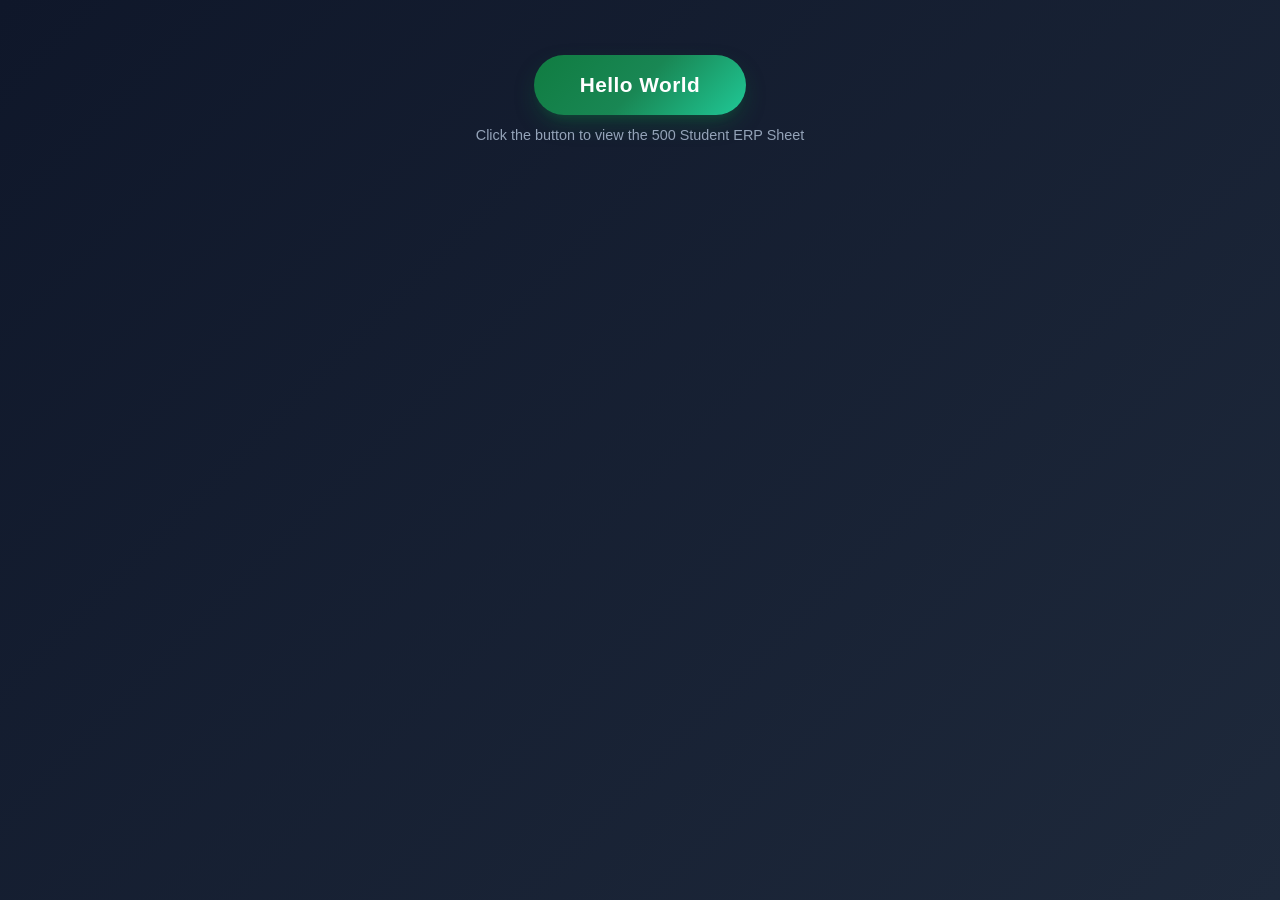
==== index.html @ ff334bab "Convert ERP table to a single continuous sheet with all 500 records" ====
<!DOCTYPE html>
<html lang="en">
<head>
  <meta charset="UTF-8" />
  <meta name="viewport" content="width=device-width, initial-scale=1.0" />
  <title>Hello World - Student ERP (Single Sheet 500 Records)</title>
  <link rel="stylesheet" href="style.css" />
</head>
<body>
  <main class="page-container">
    <div class="button-wrapper">
      <button id="helloBtn" class="hello-button" type="button">
        Hello World
      </button>
      <p class="hint-text">Click the button to view the 500 Student ERP Sheet</p>
    </div>

    <section id="erpSection" class="erp-wrapper hidden" aria-hidden="true">
      <div class="excel-card">
        <!-- Excel Title Bar -->
        <div class="excel-titlebar">
          <div class="excel-brand">
            <span class="excel-icon">X</span>
            <span class="excel-title">Student_ERP_Master_List_500.xlsx — Excel</span>
          </div>
          <div class="excel-actions">
            <button id="exportBtn" class="btn-export" type="button" title="Download as CSV / Excel">
              📥 Export CSV
            </button>
            <div class="window-controls">
              <span class="dot"></span>
              <span class="dot"></span>
              <span class="dot"></span>
            </div>
          </div>
        </div>

        <!-- Excel Formula / Search Bar -->
        <div class="excel-bar">
          <div class="cell-address">A1</div>
          <div class="fx-label">fx</div>
          <input type="text" id="searchInput" class="formula-input" placeholder="Search across 500 students by name, roll no, or department..." />
        </div>

        <!-- Single Sheet Table Container -->
        <div class="table-scroll">
          <table class="excel-table">
            <thead>
              <tr class="col-headers">
                <th class="corner-header"></th>
                <th>A</th>
                <th>B</th>
                <th>C</th>
                <th>D</th>
                <th>E</th>
              </tr>
              <tr class="data-headers">
                <th class="row-num">1</th>
                <th>Roll No</th>
                <th>Student Name</th>
                <th>Department</th>
                <th>Semester</th>
                <th>Status</th>
              </tr>
            </thead>
            <tbody id="studentTableBody">
              <!-- All 500 rows rendered via script.js -->
            </tbody>
          </table>
        </div>

        <!-- Excel Sheet Footer -->
        <div class="excel-footer">
          <div class="sheet-tabs">
            <button class="sheet-tab active" type="button">Sheet1 (500 Students)</button>
            <button class="sheet-tab" type="button">+</button>
          </div>
          <div class="footer-stats" id="recordCount">Ready | 500 students loaded</div>
        </div>
      </div>
    </section>
  </main>

  <script src="script.js"></script>
</body>
</html>
---- style.css ----
* {
  box-sizing: border-box;
  margin: 0;
  padding: 0;
}

body {
  min-height: 100vh;
  font-family: "Segoe UI", -apple-system, BlinkMacSystemFont, Roboto, "Helvetica Neue", Arial, sans-serif;
  background: linear-gradient(135deg, #0f172a 0%, #1e293b 100%);
  color: #1e293b;
  display: flex;
  justify-content: center;
  align-items: flex-start;
  padding: 40px 20px;
}

.page-container {
  width: 100%;
  max-width: 1040px;
  display: flex;
  flex-direction: column;
  align-items: center;
  gap: 28px;
}

/* Button & Intro */
.button-wrapper {
  text-align: center;
  margin-top: 15px;
}

.hello-button {
  appearance: none;
  border: none;
  outline: none;
  cursor: pointer;
  padding: 18px 46px;
  font-size: 1.3rem;
  font-weight: 700;
  letter-spacing: 0.5px;
  color: #ffffff;
  background: linear-gradient(135deg, #107c41 0%, #198754 50%, #20c997 100%);
  border-radius: 9999px;
  box-shadow: 0 10px 25px -5px rgba(16, 124, 65, 0.4),
              0 8px 10px -6px rgba(16, 124, 65, 0.2);
  transition: transform 0.2s cubic-bezier(0.34, 1.56, 0.64, 1),
              box-shadow 0.2s ease,
              filter 0.2s ease;
}

.hello-button:hover {
  transform: translateY(-3px) scale(1.03);
  box-shadow: 0 18px 30px -8px rgba(16, 124, 65, 0.5);
  filter: brightness(1.08);
}

.hello-button:active {
  transform: translateY(1px) scale(0.98);
}

.hint-text {
  margin-top: 12px;
  font-size: 0.9rem;
  color: #94a3b8;
}

/* ERP Section & Excel Card */
.erp-wrapper {
  width: 100%;
  transition: opacity 0.3s ease, transform 0.3s ease;
}

.erp-wrapper.hidden {
  display: none;
  opacity: 0;
  transform: translateY(12px);
}

.erp-wrapper.visible {
  display: block;
  opacity: 1;
  transform: translateY(0);
}

.excel-card {
  background: #ffffff;
  border-radius: 10px;
  box-shadow: 0 20px 40px -10px rgba(0, 0, 0, 0.4);
  overflow: hidden;
  border: 1px solid #cbd5e1;
}

/* Excel Title Bar */
.excel-titlebar {
  background: #107c41;
  color: #ffffff;
  padding: 10px 16px;
  display: flex;
  align-items: center;
  justify-content: space-between;
}

.excel-brand {
  display: flex;
  align-items: center;
  gap: 10px;
}

.excel-icon {
  background: #ffffff;
  color: #107c41;
  font-weight: 900;
  font-size: 0.85rem;
  width: 22px;
  height: 22px;
  display: flex;
  align-items: center;
  justify-content: center;
  border-radius: 4px;
}

.excel-title {
  font-size: 0.92rem;
  font-weight: 600;
}

.excel-actions {
  display: flex;
  align-items: center;
  gap: 14px;
}

.btn-export {
  background: rgba(255, 255, 255, 0.2);
  color: #ffffff;
  border: 1px solid rgba(255, 255, 255, 0.4);
  padding: 4px 12px;
  border-radius: 4px;
  font-size: 0.8rem;
  font-weight: 600;
  cursor: pointer;
  transition: background-color 0.2s ease;
}

.btn-export:hover {
  background: rgba(255, 255, 255, 0.35);
}

.window-controls {
  display: flex;
  gap: 8px;
}

.window-controls .dot {
  width: 11px;
  height: 11px;
  border-radius: 50%;
  background: rgba(255, 255, 255, 0.4);
}

/* Formula & Search Bar */
.excel-bar {
  background: #f1f5f9;
  border-bottom: 1px solid #cbd5e1;
  display: flex;
  align-items: center;
  padding: 6px 12px;
  gap: 10px;
}

.cell-address {
  font-family: monospace;
  font-weight: 700;
  font-size: 0.85rem;
  color: #475569;
  background: #ffffff;
  border: 1px solid #cbd5e1;
  padding: 3px 10px;
  border-radius: 3px;
  min-width: 42px;
  text-align: center;
}

.fx-label {
  font-family: "Georgia", serif;
  font-style: italic;
  font-weight: 700;
  color: #64748b;
  font-size: 0.95rem;
}

.formula-input {
  flex: 1;
  border: 1px solid #cbd5e1;
  background: #ffffff;
  padding: 6px 12px;
  border-radius: 4px;
  font-size: 0.88rem;
  outline: none;
  transition: border-color 0.2s ease;
}

.formula-input:focus {
  border-color: #107c41;
}

/* Table styling: Excel Grid */
.table-scroll {
  max-height: 580px;
  overflow-x: auto;
  overflow-y: auto;
  scroll-behavior: smooth;
}

.excel-table {
  width: 100%;
  border-collapse: collapse;
  font-size: 0.88rem;
  text-align: left;
}

/* Column letters (A, B, C...) */
.col-headers th {
  background: #e2e8f0;
  color: #475569;
  font-weight: 600;
  text-align: center;
  padding: 5px 8px;
  border: 1px solid #cbd5e1;
  font-size: 0.78rem;
  position: sticky;
  top: 0;
  z-index: 2;
}

.corner-header {
  background: #cbd5e1 !important;
  width: 56px;
  position: sticky;
  left: 0;
  z-index: 3;
}

/* Data Column Headers (Roll No, Name, etc.) */
.data-headers th {
  background: #f8fafc;
  color: #0f172a;
  font-weight: 700;
  padding: 10px 14px;
  border: 1px solid #cbd5e1;
  letter-spacing: 0.3px;
  position: sticky;
  top: 27px;
  z-index: 2;
}

.row-num {
  background: #e2e8f0;
  color: #475569;
  font-weight: 600;
  text-align: center;
  border: 1px solid #cbd5e1;
  width: 56px;
  user-select: none;
  position: sticky;
  left: 0;
  z-index: 1;
}

/* Table body data cells */
.excel-table tbody tr {
  transition: background-color 0.1s ease;
}

.excel-table tbody tr:hover {
  background-color: #ecfdf5 !important;
}

.excel-table tbody tr:nth-child(even) {
  background-color: #f8fafc;
}

.excel-table td {
  padding: 9px 14px;
  border: 1px solid #e2e8f0;
  color: #334155;
  white-space: nowrap;
}

.roll-cell {
  font-family: monospace;
  font-weight: 600;
  color: #107c41;
}

.name-cell {
  font-weight: 600;
  color: #0f172a;
}

.status-badge {
  display: inline-block;
  padding: 3px 8px;
  font-size: 0.75rem;
  font-weight: 600;
  border-radius: 9999px;
}

.status-badge.active {
  background: #dcfce7;
  color: #166534;
}

.status-badge.inactive {
  background: #fee2e2;
  color: #991b1b;
}

.status-badge.on-leave {
  background: #fef3c7;
  color: #92400e;
}

/* Footer / Sheet Tabs */
.excel-footer {
  background: #f1f5f9;
  border-top: 1px solid #cbd5e1;
  display: flex;
  align-items: center;
  justify-content: space-between;
  padding: 6px 16px;
  font-size: 0.8rem;
}

.sheet-tabs {
  display: flex;
  align-items: center;
  gap: 4px;
}

.sheet-tab {
  background: #e2e8f0;
  border: 1px solid #cbd5e1;
  border-bottom: none;
  padding: 5px 14px;
  font-size: 0.8rem;
  font-weight: 600;
  color: #475569;
  cursor: pointer;
  border-top-left-radius: 4px;
  border-top-right-radius: 4px;
}

.sheet-tab.active {
  background: #ffffff;
  color: #107c41;
  border-bottom: 2px solid #107c41;
}

.footer-stats {
  color: #64748b;
  font-weight: 600;
}
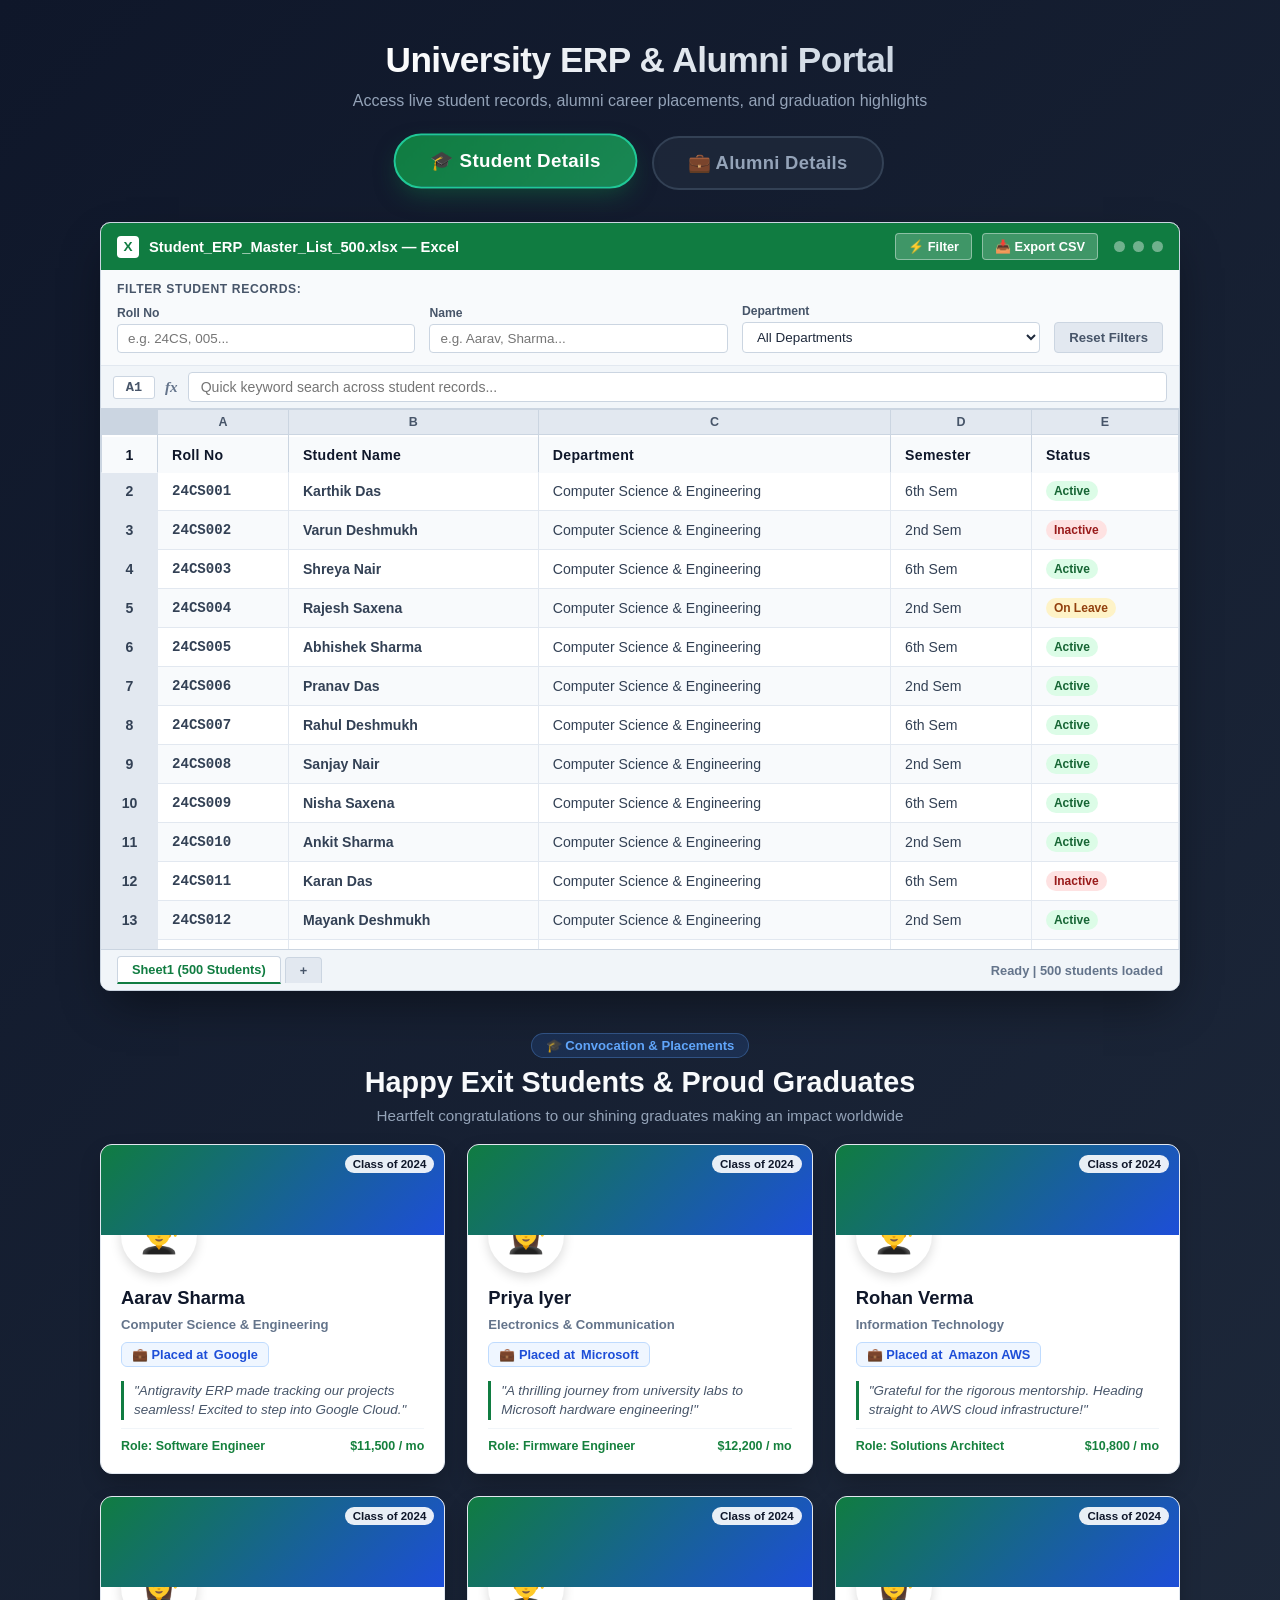
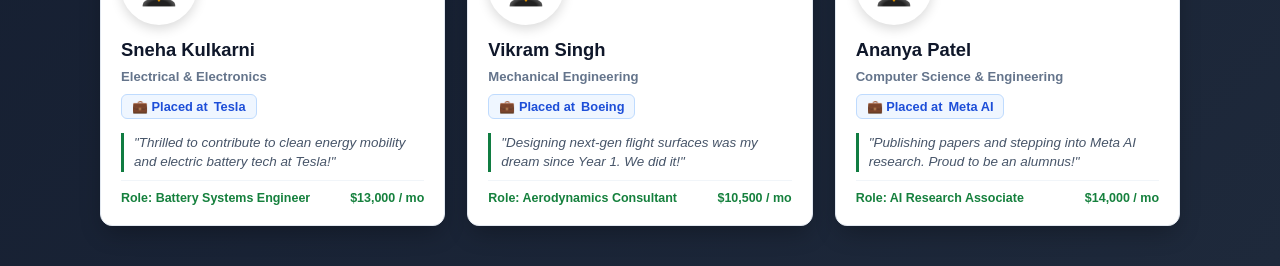
==== commit d2bebac2: "Update navigation to Student Details and Alumni Details, add Alumni sheet with salaries, filters, an" ====
--- a/index.html
+++ b/index.html
@@ -3,19 +3,28 @@
 <head>
   <meta charset="UTF-8" />
   <meta name="viewport" content="width=device-width, initial-scale=1.0" />
-  <title>Hello World - Student ERP (Single Sheet 500 Records)</title>
+  <title>Student & Alumni ERP Portal</title>
   <link rel="stylesheet" href="style.css" />
 </head>
 <body>
   <main class="page-container">
-    <div class="button-wrapper">
-      <button id="helloBtn" class="hello-button" type="button">
-        Hello World
-      </button>
-      <p class="hint-text">Click the button to view the 500 Student ERP Sheet</p>
-    </div>
-
-    <section id="erpSection" class="erp-wrapper hidden" aria-hidden="true">
+    <!-- Top Header & Navigation Buttons -->
+    <header class="header-section">
+      <h1 class="portal-title">University ERP & Alumni Portal</h1>
+      <p class="portal-subtitle">Access live student records, alumni career placements, and graduation highlights</p>
+      
+      <div class="nav-button-group">
+        <button id="studentBtn" class="nav-btn active" type="button">
+          🎓 Student Details
+        </button>
+        <button id="alumniBtn" class="nav-btn" type="button">
+          💼 Alumni Details
+        </button>
+      </div>
+    </header>
+
+    <!-- SECTION 1: STUDENT ERP SHEET -->
+    <section id="studentSection" class="content-section">
       <div class="excel-card">
         <!-- Excel Title Bar -->
         <div class="excel-titlebar">
@@ -24,7 +33,10 @@
             <span class="excel-title">Student_ERP_Master_List_500.xlsx — Excel</span>
           </div>
           <div class="excel-actions">
-            <button id="exportBtn" class="btn-export" type="button" title="Download as CSV / Excel">
+            <button id="studentFilterToggle" class="btn-action" type="button" title="Toggle Filters">
+              ⚡ Filter
+            </button>
+            <button id="studentExportBtn" class="btn-action" type="button" title="Download CSV">
               📥 Export CSV
             </button>
             <div class="window-controls">
@@ -35,14 +47,43 @@
           </div>
         </div>
 
-        <!-- Excel Formula / Search Bar -->
+        <!-- Student Filter Panel -->
+        <div id="studentFilterPanel" class="filter-panel">
+          <div class="filter-title">Filter Student Records:</div>
+          <div class="filter-inputs">
+            <div class="filter-field">
+              <label for="studentFilterRoll">Roll No</label>
+              <input type="text" id="studentFilterRoll" placeholder="e.g. 24CS, 005..." />
+            </div>
+            <div class="filter-field">
+              <label for="studentFilterName">Name</label>
+              <input type="text" id="studentFilterName" placeholder="e.g. Aarav, Sharma..." />
+            </div>
+            <div class="filter-field">
+              <label for="studentFilterDept">Department</label>
+              <select id="studentFilterDept">
+                <option value="">All Departments</option>
+                <option value="Computer Science & Engineering">Computer Science & Engineering</option>
+                <option value="Information Technology">Information Technology</option>
+                <option value="Electronics & Communication">Electronics & Communication</option>
+                <option value="Mechanical Engineering">Mechanical Engineering</option>
+                <option value="Electrical & Electronics">Electrical & Electronics</option>
+              </select>
+            </div>
+            <div class="filter-actions">
+              <button id="studentResetBtn" class="btn-reset" type="button">Reset Filters</button>
+            </div>
+          </div>
+        </div>
+
+        <!-- Formula Bar -->
         <div class="excel-bar">
           <div class="cell-address">A1</div>
           <div class="fx-label">fx</div>
-          <input type="text" id="searchInput" class="formula-input" placeholder="Search across 500 students by name, roll no, or department..." />
-        </div>
-
-        <!-- Single Sheet Table Container -->
+          <input type="text" id="studentSearchInput" class="formula-input" placeholder="Quick keyword search across student records..." />
+        </div>
+
+        <!-- Student Table -->
         <div class="table-scroll">
           <table class="excel-table">
             <thead>
@@ -64,19 +105,130 @@
               </tr>
             </thead>
             <tbody id="studentTableBody">
-              <!-- All 500 rows rendered via script.js -->
+              <!-- Rendered via script.js -->
             </tbody>
           </table>
         </div>
 
-        <!-- Excel Sheet Footer -->
+        <!-- Excel Footer -->
         <div class="excel-footer">
           <div class="sheet-tabs">
             <button class="sheet-tab active" type="button">Sheet1 (500 Students)</button>
             <button class="sheet-tab" type="button">+</button>
           </div>
-          <div class="footer-stats" id="recordCount">Ready | 500 students loaded</div>
-        </div>
+          <div class="footer-stats" id="studentRecordCount">Ready | 500 students loaded</div>
+        </div>
+      </div>
+    </section>
+
+    <!-- SECTION 2: ALUMNI DETAILS SHEET -->
+    <section id="alumniSection" class="content-section hidden">
+      <div class="excel-card">
+        <!-- Excel Title Bar -->
+        <div class="excel-titlebar alumni-bar">
+          <div class="excel-brand">
+            <span class="excel-icon alumni-icon">A</span>
+            <span class="excel-title">Alumni_Placements_Directory.xlsx — Excel</span>
+          </div>
+          <div class="excel-actions">
+            <button id="alumniFilterToggle" class="btn-action" type="button" title="Toggle Filters">
+              ⚡ Filter
+            </button>
+            <button id="alumniExportBtn" class="btn-action" type="button" title="Download CSV">
+              📥 Export CSV
+            </button>
+            <div class="window-controls">
+              <span class="dot"></span>
+              <span class="dot"></span>
+              <span class="dot"></span>
+            </div>
+          </div>
+        </div>
+
+        <!-- Alumni Filter Panel -->
+        <div id="alumniFilterPanel" class="filter-panel">
+          <div class="filter-title">Filter Alumni Records:</div>
+          <div class="filter-inputs">
+            <div class="filter-field">
+              <label for="alumniFilterName">Alumni Name</label>
+              <input type="text" id="alumniFilterName" placeholder="e.g. Priya, Rohit..." />
+            </div>
+            <div class="filter-field">
+              <label for="alumniFilterDept">Department</label>
+              <select id="alumniFilterDept">
+                <option value="">All Departments</option>
+                <option value="Computer Science & Engineering">Computer Science & Engineering</option>
+                <option value="Information Technology">Information Technology</option>
+                <option value="Electronics & Communication">Electronics & Communication</option>
+                <option value="Mechanical Engineering">Mechanical Engineering</option>
+                <option value="Electrical & Electronics">Electrical & Electronics</option>
+              </select>
+            </div>
+            <div class="filter-field">
+              <label for="alumniFilterDesignation">Current Designation</label>
+              <input type="text" id="alumniFilterDesignation" placeholder="e.g. Lead, Architect, AI..." />
+            </div>
+            <div class="filter-actions">
+              <button id="alumniResetBtn" class="btn-reset" type="button">Reset Filters</button>
+            </div>
+          </div>
+        </div>
+
+        <!-- Formula Bar -->
+        <div class="excel-bar">
+          <div class="cell-address">A1</div>
+          <div class="fx-label">fx</div>
+          <input type="text" id="alumniSearchInput" class="formula-input" placeholder="Quick keyword search across alumni records..." />
+        </div>
+
+        <!-- Alumni Table -->
+        <div class="table-scroll">
+          <table class="excel-table">
+            <thead>
+              <tr class="col-headers">
+                <th class="corner-header"></th>
+                <th>A</th>
+                <th>B</th>
+                <th>C</th>
+                <th>D</th>
+                <th>E</th>
+              </tr>
+              <tr class="data-headers">
+                <th class="row-num">1</th>
+                <th>Alumni ID</th>
+                <th>Alumni Name</th>
+                <th>Department</th>
+                <th>Current Designation</th>
+                <th>Monthly Salary</th>
+              </tr>
+            </thead>
+            <tbody id="alumniTableBody">
+              <!-- Rendered via script.js -->
+            </tbody>
+          </table>
+        </div>
+
+        <!-- Excel Footer -->
+        <div class="excel-footer">
+          <div class="sheet-tabs">
+            <button class="sheet-tab active" type="button">Alumni_Directory</button>
+            <button class="sheet-tab" type="button">+</button>
+          </div>
+          <div class="footer-stats" id="alumniRecordCount">Ready | Alumni loaded</div>
+        </div>
+      </div>
+    </section>
+
+    <!-- SECTION 3: HAPPY EXIT STUDENTS GALLERY -->
+    <section class="gallery-section">
+      <div class="gallery-header">
+        <div class="gallery-badge">🎓 Convocation & Placements</div>
+        <h2 class="gallery-title">Happy Exit Students & Proud Graduates</h2>
+        <p class="gallery-subtitle">Heartfelt congratulations to our shining graduates making an impact worldwide</p>
+      </div>
+
+      <div class="gallery-grid" id="exitStudentsGallery">
+        <!-- Rendered dynamically via script.js -->
       </div>
     </section>
   </main>
--- a/style.css
+++ b/style.css
@@ -17,76 +17,105 @@
 
 .page-container {
   width: 100%;
-  max-width: 1040px;
-  display: flex;
-  flex-direction: column;
-  align-items: center;
-  gap: 28px;
-}
-
-/* Button & Intro */
-.button-wrapper {
+  max-width: 1080px;
+  display: flex;
+  flex-direction: column;
+  align-items: center;
+  gap: 32px;
+}
+
+/* Header & Navigation Buttons */
+.header-section {
   text-align: center;
-  margin-top: 15px;
-}
-
-.hello-button {
+  display: flex;
+  flex-direction: column;
+  align-items: center;
+  gap: 12px;
+}
+
+.portal-title {
+  font-size: 2.2rem;
+  font-weight: 800;
+  letter-spacing: -0.5px;
+  background: linear-gradient(135deg, #ffffff 0%, #cbd5e1 100%);
+  -webkit-background-clip: text;
+  -webkit-text-fill-color: transparent;
+}
+
+.portal-subtitle {
+  font-size: 1rem;
+  color: #94a3b8;
+  max-width: 620px;
+}
+
+.nav-button-group {
+  display: flex;
+  align-items: center;
+  gap: 16px;
+  margin-top: 14px;
+}
+
+.nav-btn {
   appearance: none;
-  border: none;
+  border: 2px solid transparent;
   outline: none;
   cursor: pointer;
-  padding: 18px 46px;
-  font-size: 1.3rem;
-  font-weight: 700;
-  letter-spacing: 0.5px;
+  padding: 14px 34px;
+  font-size: 1.15rem;
+  font-weight: 700;
+  letter-spacing: 0.3px;
+  color: #94a3b8;
+  background: rgba(30, 41, 59, 0.8);
+  border-color: #334155;
+  border-radius: 9999px;
+  transition: all 0.25s cubic-bezier(0.34, 1.56, 0.64, 1);
+  display: flex;
+  align-items: center;
+  gap: 8px;
+}
+
+.nav-btn:hover {
+  transform: translateY(-2px);
   color: #ffffff;
-  background: linear-gradient(135deg, #107c41 0%, #198754 50%, #20c997 100%);
-  border-radius: 9999px;
-  box-shadow: 0 10px 25px -5px rgba(16, 124, 65, 0.4),
-              0 8px 10px -6px rgba(16, 124, 65, 0.2);
-  transition: transform 0.2s cubic-bezier(0.34, 1.56, 0.64, 1),
-              box-shadow 0.2s ease,
-              filter 0.2s ease;
-}
-
-.hello-button:hover {
-  transform: translateY(-3px) scale(1.03);
-  box-shadow: 0 18px 30px -8px rgba(16, 124, 65, 0.5);
-  filter: brightness(1.08);
-}
-
-.hello-button:active {
-  transform: translateY(1px) scale(0.98);
-}
-
-.hint-text {
-  margin-top: 12px;
-  font-size: 0.9rem;
-  color: #94a3b8;
-}
-
-/* ERP Section & Excel Card */
-.erp-wrapper {
+  border-color: #64748b;
+  background: #1e293b;
+}
+
+/* Active State: Student (Emerald Green) */
+.nav-btn.active#studentBtn {
+  color: #ffffff;
+  background: linear-gradient(135deg, #107c41 0%, #198754 100%);
+  border-color: #20c997;
+  box-shadow: 0 10px 24px -6px rgba(16, 124, 65, 0.5);
+  transform: translateY(-2px) scale(1.02);
+}
+
+/* Active State: Alumni (Royal Blue) */
+.nav-btn.active#alumniBtn {
+  color: #ffffff;
+  background: linear-gradient(135deg, #1d4ed8 0%, #3b82f6 100%);
+  border-color: #60a5fa;
+  box-shadow: 0 10px 24px -6px rgba(37, 99, 235, 0.5);
+  transform: translateY(-2px) scale(1.02);
+}
+
+/* Content Sections */
+.content-section {
   width: 100%;
   transition: opacity 0.3s ease, transform 0.3s ease;
 }
 
-.erp-wrapper.hidden {
+.content-section.hidden {
   display: none;
   opacity: 0;
   transform: translateY(12px);
 }
 
-.erp-wrapper.visible {
-  display: block;
-  opacity: 1;
-  transform: translateY(0);
-}
-
+/* Excel Card Container */
 .excel-card {
   background: #ffffff;
   border-radius: 10px;
-  box-shadow: 0 20px 40px -10px rgba(0, 0, 0, 0.4);
+  box-shadow: 0 20px 45px -10px rgba(0, 0, 0, 0.45);
   overflow: hidden;
   border: 1px solid #cbd5e1;
 }
@@ -101,6 +130,10 @@
   justify-content: space-between;
 }
 
+.excel-titlebar.alumni-bar {
+  background: #1d4ed8;
+}
+
 .excel-brand {
   display: flex;
   align-items: center;
@@ -120,6 +153,10 @@
   border-radius: 4px;
 }
 
+.excel-icon.alumni-icon {
+  color: #1d4ed8;
+}
+
 .excel-title {
   font-size: 0.92rem;
   font-weight: 600;
@@ -128,28 +165,35 @@
 .excel-actions {
   display: flex;
   align-items: center;
-  gap: 14px;
-}
-
-.btn-export {
+  gap: 10px;
+}
+
+.btn-action {
   background: rgba(255, 255, 255, 0.2);
   color: #ffffff;
   border: 1px solid rgba(255, 255, 255, 0.4);
-  padding: 4px 12px;
+  padding: 5px 12px;
   border-radius: 4px;
   font-size: 0.8rem;
   font-weight: 600;
   cursor: pointer;
-  transition: background-color 0.2s ease;
-}
-
-.btn-export:hover {
+  transition: all 0.2s ease;
+}
+
+.btn-action:hover {
   background: rgba(255, 255, 255, 0.35);
 }
 
+.btn-action.active {
+  background: #ffffff;
+  color: #0f172a;
+  border-color: #ffffff;
+}
+
 .window-controls {
   display: flex;
   gap: 8px;
+  margin-left: 6px;
 }
 
 .window-controls .dot {
@@ -159,7 +203,94 @@
   background: rgba(255, 255, 255, 0.4);
 }
 
-/* Formula & Search Bar */
+/* Filter Panel */
+.filter-panel {
+  background: #f8fafc;
+  border-bottom: 1px solid #e2e8f0;
+  padding: 12px 16px;
+  display: flex;
+  flex-direction: column;
+  gap: 8px;
+  transition: all 0.25s ease;
+}
+
+.filter-panel.closed {
+  display: none;
+}
+
+.filter-title {
+  font-size: 0.76rem;
+  font-weight: 700;
+  text-transform: uppercase;
+  letter-spacing: 0.6px;
+  color: #475569;
+}
+
+.filter-inputs {
+  display: flex;
+  align-items: flex-end;
+  gap: 14px;
+  flex-wrap: wrap;
+}
+
+.filter-field {
+  display: flex;
+  flex-direction: column;
+  gap: 4px;
+  flex: 1;
+  min-width: 170px;
+}
+
+.filter-field label {
+  font-size: 0.76rem;
+  font-weight: 600;
+  color: #475569;
+}
+
+.filter-field input, .filter-field select {
+  padding: 6px 10px;
+  border: 1px solid #cbd5e1;
+  border-radius: 4px;
+  font-size: 0.84rem;
+  color: #1e293b;
+  background: #ffffff;
+  outline: none;
+  transition: border-color 0.2s ease;
+}
+
+.filter-field input:focus, .filter-field select:focus {
+  border-color: #107c41;
+}
+
+.alumni-bar ~ .filter-panel .filter-field input:focus,
+.alumni-bar ~ .filter-panel .filter-field select:focus {
+  border-color: #1d4ed8;
+}
+
+.filter-actions {
+  display: flex;
+  align-items: center;
+}
+
+.btn-reset {
+  background: #e2e8f0;
+  border: 1px solid #cbd5e1;
+  color: #475569;
+  padding: 7px 14px;
+  font-size: 0.82rem;
+  font-weight: 600;
+  border-radius: 4px;
+  cursor: pointer;
+  transition: all 0.2s ease;
+}
+
+.btn-reset:hover {
+  background: #fee2e2;
+  color: #991b1b;
+  border-color: #fca5a5;
+}
+
+/* Formula Bar */
 .excel-bar {
   background: #f1f5f9;
   border-bottom: 1px solid #cbd5e1;
@@ -198,16 +329,11 @@
   border-radius: 4px;
   font-size: 0.88rem;
   outline: none;
-  transition: border-color 0.2s ease;
-}
-
-.formula-input:focus {
-  border-color: #107c41;
-}
-
-/* Table styling: Excel Grid */
+}
+
+/* Table Styling */
 .table-scroll {
-  max-height: 580px;
+  max-height: 540px;
   overflow-x: auto;
   overflow-y: auto;
   scroll-behavior: smooth;
@@ -220,7 +346,6 @@
   text-align: left;
 }
 
-/* Column letters (A, B, C...) */
 .col-headers th {
   background: #e2e8f0;
   color: #475569;
@@ -242,7 +367,6 @@
   z-index: 3;
 }
 
-/* Data Column Headers (Roll No, Name, etc.) */
 .data-headers th {
   background: #f8fafc;
   color: #0f172a;
@@ -268,13 +392,8 @@
   z-index: 1;
 }
 
-/* Table body data cells */
-.excel-table tbody tr {
-  transition: background-color 0.1s ease;
-}
-
 .excel-table tbody tr:hover {
-  background-color: #ecfdf5 !important;
+  background-color: #f1f5f9 !important;
 }
 
 .excel-table tbody tr:nth-child(even) {
@@ -288,6 +407,12 @@
   white-space: nowrap;
 }
 
+.id-cell {
+  font-family: monospace;
+  font-weight: 600;
+  color: #1d4ed8;
+}
+
 .roll-cell {
   font-family: monospace;
   font-weight: 600;
@@ -297,6 +422,18 @@
 .name-cell {
   font-weight: 600;
   color: #0f172a;
+}
+
+.designation-cell {
+  color: #1e293b;
+  font-weight: 600;
+}
+
+.salary-cell {
+  font-family: monospace;
+  font-weight: 700;
+  color: #15803d;
+  background: #f0fdf4;
 }
 
 .status-badge {
@@ -358,7 +495,163 @@
   border-bottom: 2px solid #107c41;
 }
 
+.alumni-bar ~ * .sheet-tab.active {
+  color: #1d4ed8;
+  border-bottom: 2px solid #1d4ed8;
+}
+
 .footer-stats {
   color: #64748b;
   font-weight: 600;
 }
+
+/* HAPPY EXIT STUDENTS GALLERY SECTION */
+.gallery-section {
+  width: 100%;
+  margin-top: 10px;
+  display: flex;
+  flex-direction: column;
+  gap: 20px;
+}
+
+.gallery-header {
+  text-align: center;
+  display: flex;
+  flex-direction: column;
+  align-items: center;
+  gap: 8px;
+}
+
+.gallery-badge {
+  background: rgba(59, 130, 246, 0.15);
+  color: #60a5fa;
+  border: 1px solid rgba(96, 165, 250, 0.3);
+  padding: 4px 14px;
+  border-radius: 9999px;
+  font-size: 0.82rem;
+  font-weight: 600;
+}
+
+.gallery-title {
+  font-size: 1.8rem;
+  font-weight: 800;
+  color: #f8fafc;
+}
+
+.gallery-subtitle {
+  font-size: 0.95rem;
+  color: #94a3b8;
+}
+
+.gallery-grid {
+  display: grid;
+  grid-template-columns: repeat(auto-fit, minmax(280px, 1fr));
+  gap: 22px;
+}
+
+.exit-card {
+  background: #ffffff;
+  border-radius: 12px;
+  overflow: hidden;
+  box-shadow: 0 10px 25px -5px rgba(0, 0, 0, 0.3);
+  display: flex;
+  flex-direction: column;
+  transition: transform 0.25s cubic-bezier(0.34, 1.56, 0.64, 1), box-shadow 0.25s ease;
+  border: 1px solid #e2e8f0;
+}
+
+.exit-card:hover {
+  transform: translateY(-5px);
+  box-shadow: 0 20px 35px -8px rgba(0, 0, 0, 0.45);
+}
+
+.card-banner {
+  height: 90px;
+  background: linear-gradient(135deg, #107c41 0%, #1d4ed8 100%);
+  position: relative;
+  display: flex;
+  justify-content: flex-end;
+  padding: 10px;
+}
+
+.batch-tag {
+  background: rgba(255, 255, 255, 0.9);
+  color: #0f172a;
+  font-weight: 700;
+  font-size: 0.72rem;
+  padding: 3px 8px;
+  border-radius: 9999px;
+  height: fit-content;
+}
+
+.card-avatar-wrap {
+  width: 76px;
+  height: 76px;
+  border-radius: 50%;
+  background: #ffffff;
+  border: 3px solid #ffffff;
+  box-shadow: 0 4px 12px rgba(0, 0, 0, 0.15);
+  margin-top: -38px;
+  margin-left: 20px;
+  display: flex;
+  align-items: center;
+  justify-content: center;
+  font-size: 2.2rem;
+}
+
+.card-body {
+  padding: 14px 20px 20px 20px;
+  display: flex;
+  flex-direction: column;
+  gap: 8px;
+  flex: 1;
+}
+
+.student-exit-name {
+  font-size: 1.15rem;
+  font-weight: 700;
+  color: #0f172a;
+}
+
+.student-exit-dept {
+  font-size: 0.82rem;
+  color: #64748b;
+  font-weight: 600;
+}
+
+.placement-badge {
+  display: inline-flex;
+  align-items: center;
+  gap: 6px;
+  background: #eff6ff;
+  color: #1d4ed8;
+  border: 1px solid #bfdbfe;
+  padding: 4px 10px;
+  border-radius: 6px;
+  font-size: 0.8rem;
+  font-weight: 600;
+  width: fit-content;
+  margin-top: 2px;
+}
+
+.exit-quote {
+  font-size: 0.84rem;
+  color: #475569;
+  font-style: italic;
+  line-height: 1.45;
+  margin-top: 6px;
+  border-left: 3px solid #107c41;
+  padding-left: 10px;
+}
+
+.card-footer {
+  margin-top: auto;
+  padding-top: 10px;
+  display: flex;
+  align-items: center;
+  justify-content: space-between;
+  border-top: 1px solid #f1f5f9;
+  font-size: 0.78rem;
+  color: #15803d;
+  font-weight: 700;
+}
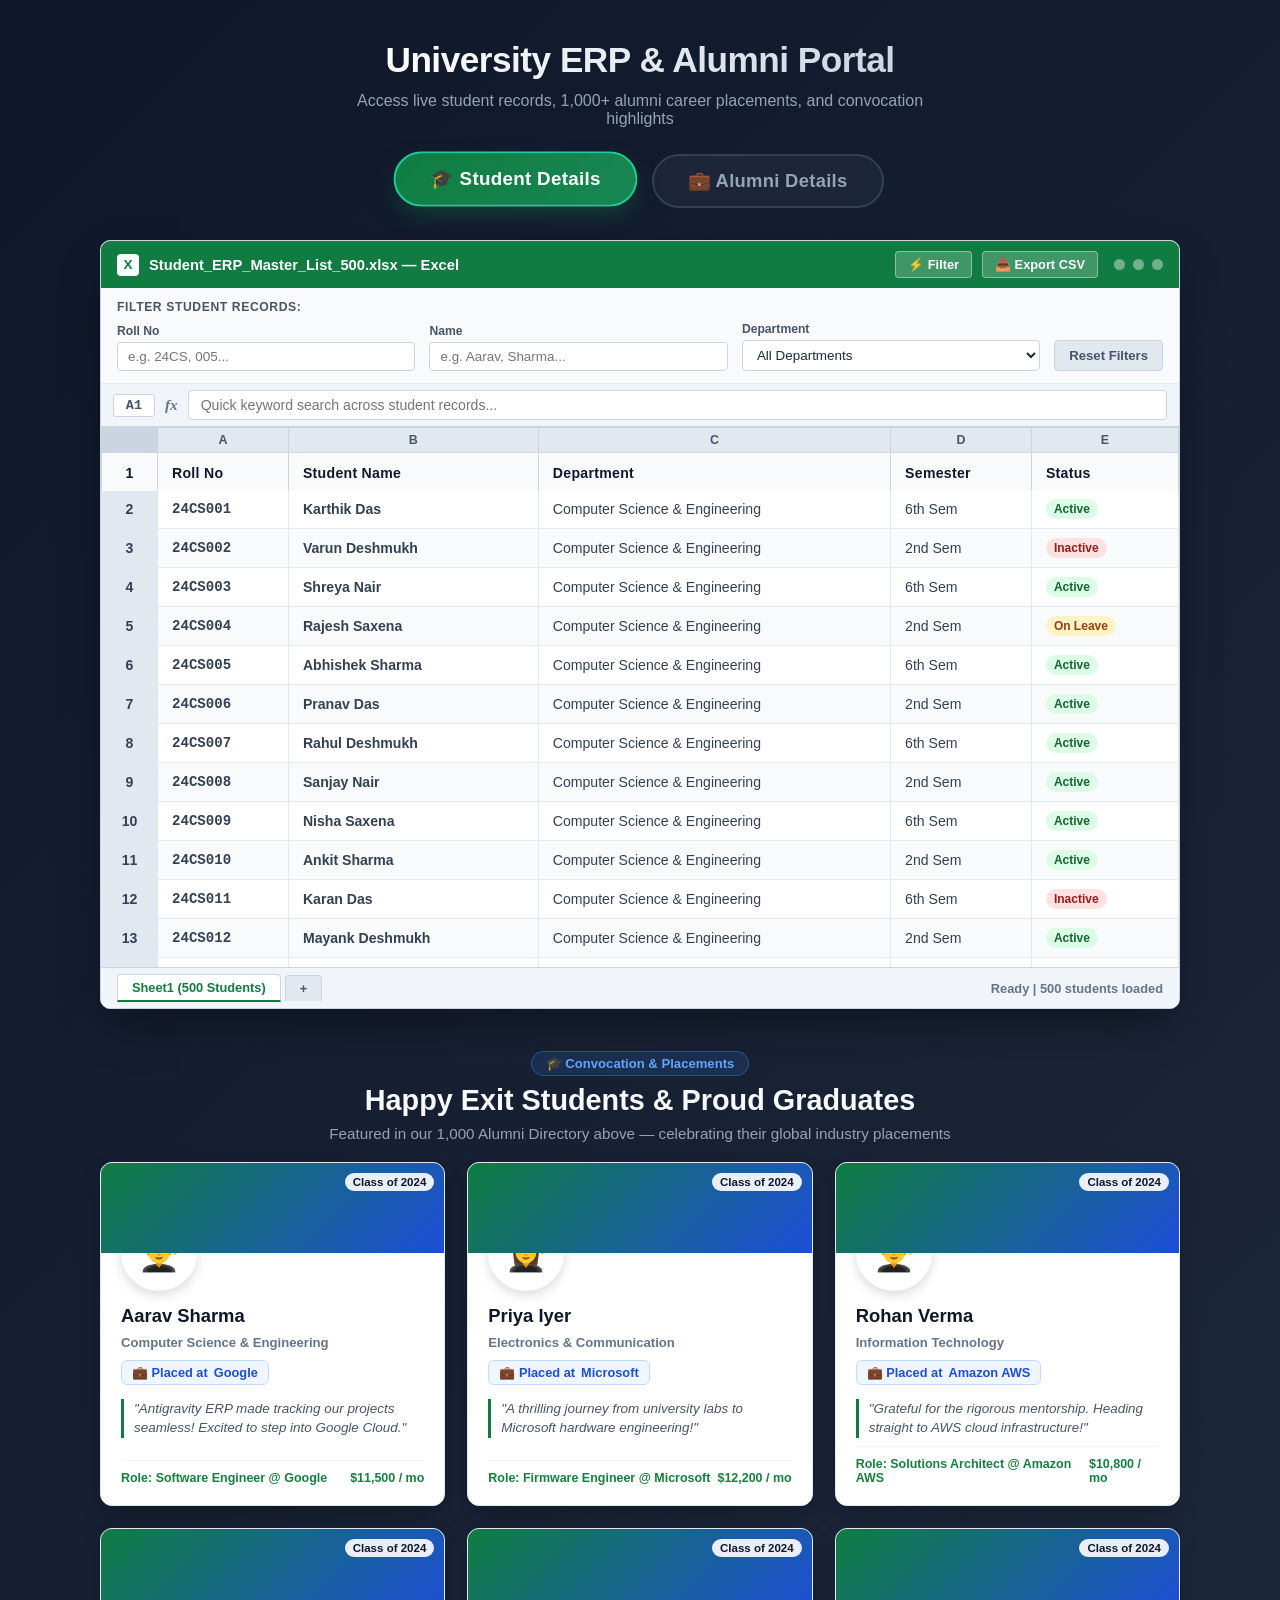
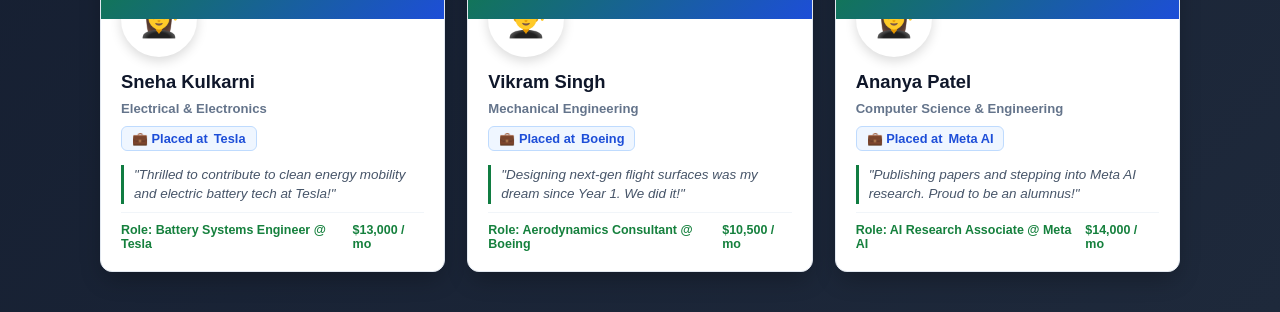
==== commit d6489299: "Expand Alumni directory to 1,000 alumni and include all Happy Exit Students in the directory" ====
--- a/index.html
+++ b/index.html
@@ -3,7 +3,7 @@
 <head>
   <meta charset="UTF-8" />
   <meta name="viewport" content="width=device-width, initial-scale=1.0" />
-  <title>Student & Alumni ERP Portal</title>
+  <title>Student & Alumni ERP Portal (1000 Alumni Records)</title>
   <link rel="stylesheet" href="style.css" />
 </head>
 <body>
@@ -11,7 +11,7 @@
     <!-- Top Header & Navigation Buttons -->
     <header class="header-section">
       <h1 class="portal-title">University ERP & Alumni Portal</h1>
-      <p class="portal-subtitle">Access live student records, alumni career placements, and graduation highlights</p>
+      <p class="portal-subtitle">Access live student records, 1,000+ alumni career placements, and convocation highlights</p>
       
       <div class="nav-button-group">
         <button id="studentBtn" class="nav-btn active" type="button">
@@ -23,7 +23,7 @@
       </div>
     </header>
 
-    <!-- SECTION 1: STUDENT ERP SHEET -->
+    <!-- SECTION 1: STUDENT ERP SHEET (500 RECORDS) -->
     <section id="studentSection" class="content-section">
       <div class="excel-card">
         <!-- Excel Title Bar -->
@@ -121,14 +121,14 @@
       </div>
     </section>
 
-    <!-- SECTION 2: ALUMNI DETAILS SHEET -->
+    <!-- SECTION 2: ALUMNI DETAILS SHEET (1000 RECORDS) -->
     <section id="alumniSection" class="content-section hidden">
       <div class="excel-card">
         <!-- Excel Title Bar -->
         <div class="excel-titlebar alumni-bar">
           <div class="excel-brand">
             <span class="excel-icon alumni-icon">A</span>
-            <span class="excel-title">Alumni_Placements_Directory.xlsx — Excel</span>
+            <span class="excel-title">Alumni_Directory_1000.xlsx — Excel</span>
           </div>
           <div class="excel-actions">
             <button id="alumniFilterToggle" class="btn-action" type="button" title="Toggle Filters">
@@ -151,7 +151,7 @@
           <div class="filter-inputs">
             <div class="filter-field">
               <label for="alumniFilterName">Alumni Name</label>
-              <input type="text" id="alumniFilterName" placeholder="e.g. Priya, Rohit..." />
+              <input type="text" id="alumniFilterName" placeholder="e.g. Aarav, Priya, Sharma..." />
             </div>
             <div class="filter-field">
               <label for="alumniFilterDept">Department</label>
@@ -165,8 +165,8 @@
               </select>
             </div>
             <div class="filter-field">
-              <label for="alumniFilterDesignation">Current Designation</label>
-              <input type="text" id="alumniFilterDesignation" placeholder="e.g. Lead, Architect, AI..." />
+              <label for="alumniFilterDesignation">Current Designation / Company</label>
+              <input type="text" id="alumniFilterDesignation" placeholder="e.g. Google, Architect, AI, Tesla..." />
             </div>
             <div class="filter-actions">
               <button id="alumniResetBtn" class="btn-reset" type="button">Reset Filters</button>
@@ -178,7 +178,7 @@
         <div class="excel-bar">
           <div class="cell-address">A1</div>
           <div class="fx-label">fx</div>
-          <input type="text" id="alumniSearchInput" class="formula-input" placeholder="Quick keyword search across alumni records..." />
+          <input type="text" id="alumniSearchInput" class="formula-input" placeholder="Quick keyword search across 1,000 alumni records..." />
         </div>
 
         <!-- Alumni Table -->
@@ -203,7 +203,7 @@
               </tr>
             </thead>
             <tbody id="alumniTableBody">
-              <!-- Rendered via script.js -->
+              <!-- All 1000 rows rendered via script.js -->
             </tbody>
           </table>
         </div>
@@ -211,10 +211,10 @@
         <!-- Excel Footer -->
         <div class="excel-footer">
           <div class="sheet-tabs">
-            <button class="sheet-tab active" type="button">Alumni_Directory</button>
+            <button class="sheet-tab active" type="button">Alumni_Directory (1000)</button>
             <button class="sheet-tab" type="button">+</button>
           </div>
-          <div class="footer-stats" id="alumniRecordCount">Ready | Alumni loaded</div>
+          <div class="footer-stats" id="alumniRecordCount">Ready | 1,000 alumni loaded</div>
         </div>
       </div>
     </section>
@@ -224,7 +224,7 @@
       <div class="gallery-header">
         <div class="gallery-badge">🎓 Convocation & Placements</div>
         <h2 class="gallery-title">Happy Exit Students & Proud Graduates</h2>
-        <p class="gallery-subtitle">Heartfelt congratulations to our shining graduates making an impact worldwide</p>
+        <p class="gallery-subtitle">Featured in our 1,000 Alumni Directory above — celebrating their global industry placements</p>
       </div>
 
       <div class="gallery-grid" id="exitStudentsGallery">
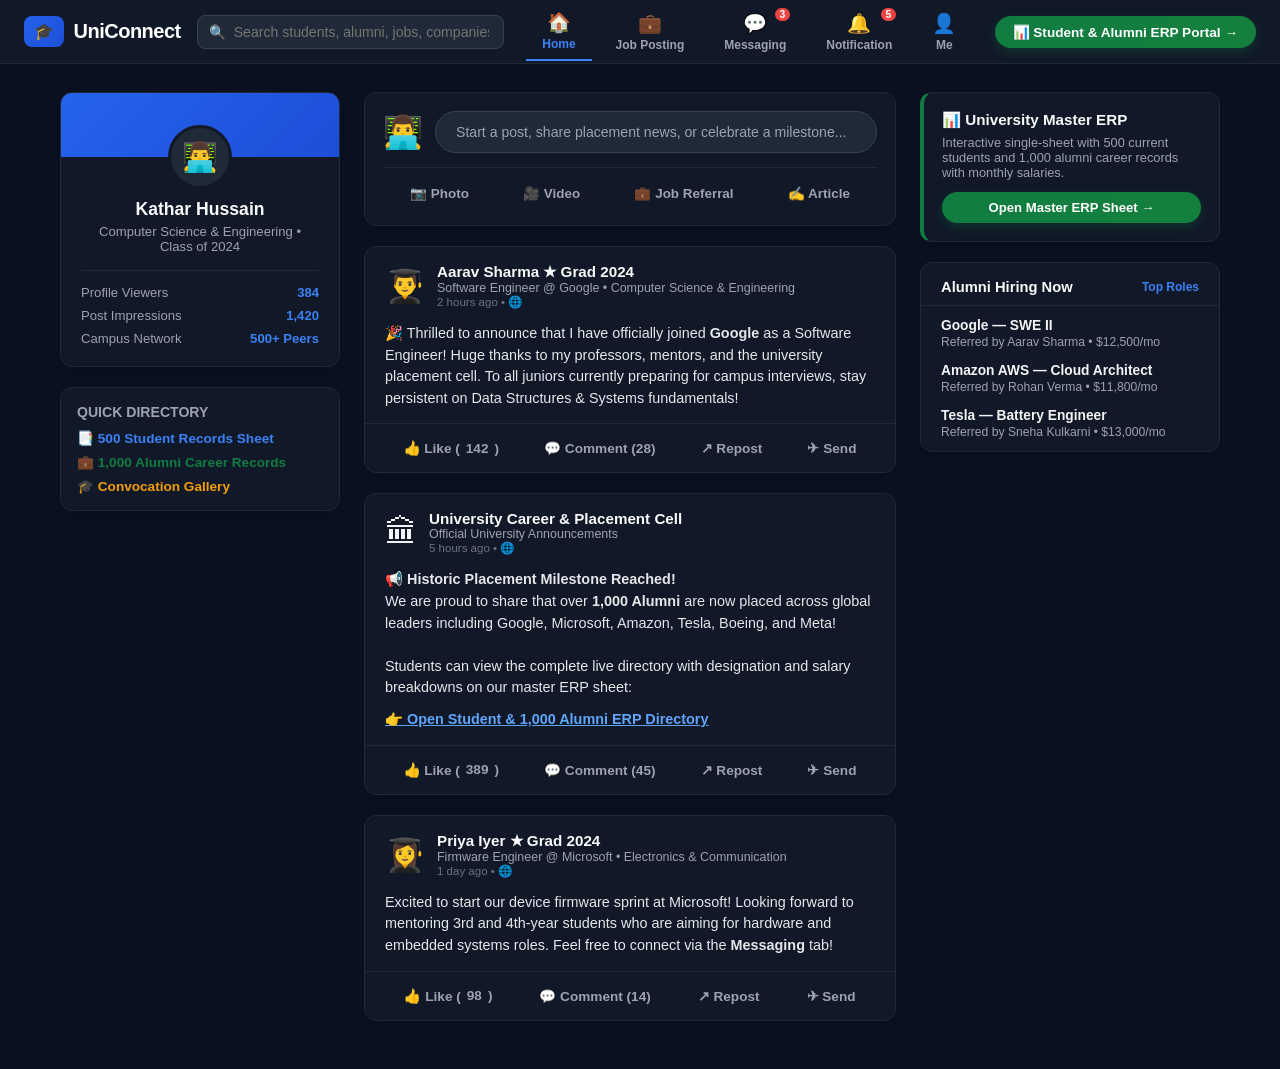
==== commit ba04b964: "Add new Campus Network landing page with Home, Job Posting, Messaging, Notification, and Me tabs" ====
--- a/index.html
+++ b/index.html
@@ -3,236 +3,508 @@
 <head>
   <meta charset="UTF-8" />
   <meta name="viewport" content="width=device-width, initial-scale=1.0" />
-  <title>Student & Alumni ERP Portal (1000 Alumni Records)</title>
-  <link rel="stylesheet" href="style.css" />
+  <title>UniConnect — Campus & Alumni Network</title>
+  <link rel="stylesheet" href="home.css" />
 </head>
 <body>
-  <main class="page-container">
-    <!-- Top Header & Navigation Buttons -->
-    <header class="header-section">
-      <h1 class="portal-title">University ERP & Alumni Portal</h1>
-      <p class="portal-subtitle">Access live student records, 1,000+ alumni career placements, and convocation highlights</p>
-      
-      <div class="nav-button-group">
-        <button id="studentBtn" class="nav-btn active" type="button">
-          🎓 Student Details
-        </button>
-        <button id="alumniBtn" class="nav-btn" type="button">
-          💼 Alumni Details
-        </button>
+  <!-- TOP NAVIGATION BAR -->
+  <header class="navbar">
+    <div class="nav-left">
+      <a href="index.html" class="brand-logo">
+        <span class="logo-badge">🎓</span>
+        <span>UniConnect</span>
+      </a>
+      <div class="search-box">
+        <span class="search-icon">🔍</span>
+        <input type="text" placeholder="Search students, alumni, jobs, companies..." />
       </div>
-    </header>
-
-    <!-- SECTION 1: STUDENT ERP SHEET (500 RECORDS) -->
-    <section id="studentSection" class="content-section">
-      <div class="excel-card">
-        <!-- Excel Title Bar -->
-        <div class="excel-titlebar">
-          <div class="excel-brand">
-            <span class="excel-icon">X</span>
-            <span class="excel-title">Student_ERP_Master_List_500.xlsx — Excel</span>
-          </div>
-          <div class="excel-actions">
-            <button id="studentFilterToggle" class="btn-action" type="button" title="Toggle Filters">
-              ⚡ Filter
-            </button>
-            <button id="studentExportBtn" class="btn-action" type="button" title="Download CSV">
-              📥 Export CSV
-            </button>
-            <div class="window-controls">
-              <span class="dot"></span>
-              <span class="dot"></span>
-              <span class="dot"></span>
-            </div>
-          </div>
-        </div>
-
-        <!-- Student Filter Panel -->
-        <div id="studentFilterPanel" class="filter-panel">
-          <div class="filter-title">Filter Student Records:</div>
-          <div class="filter-inputs">
-            <div class="filter-field">
-              <label for="studentFilterRoll">Roll No</label>
-              <input type="text" id="studentFilterRoll" placeholder="e.g. 24CS, 005..." />
-            </div>
-            <div class="filter-field">
-              <label for="studentFilterName">Name</label>
-              <input type="text" id="studentFilterName" placeholder="e.g. Aarav, Sharma..." />
-            </div>
-            <div class="filter-field">
-              <label for="studentFilterDept">Department</label>
-              <select id="studentFilterDept">
-                <option value="">All Departments</option>
-                <option value="Computer Science & Engineering">Computer Science & Engineering</option>
-                <option value="Information Technology">Information Technology</option>
-                <option value="Electronics & Communication">Electronics & Communication</option>
-                <option value="Mechanical Engineering">Mechanical Engineering</option>
-                <option value="Electrical & Electronics">Electrical & Electronics</option>
-              </select>
-            </div>
-            <div class="filter-actions">
-              <button id="studentResetBtn" class="btn-reset" type="button">Reset Filters</button>
-            </div>
-          </div>
-        </div>
-
-        <!-- Formula Bar -->
-        <div class="excel-bar">
-          <div class="cell-address">A1</div>
-          <div class="fx-label">fx</div>
-          <input type="text" id="studentSearchInput" class="formula-input" placeholder="Quick keyword search across student records..." />
-        </div>
-
-        <!-- Student Table -->
-        <div class="table-scroll">
-          <table class="excel-table">
-            <thead>
-              <tr class="col-headers">
-                <th class="corner-header"></th>
-                <th>A</th>
-                <th>B</th>
-                <th>C</th>
-                <th>D</th>
-                <th>E</th>
-              </tr>
-              <tr class="data-headers">
-                <th class="row-num">1</th>
-                <th>Roll No</th>
-                <th>Student Name</th>
-                <th>Department</th>
-                <th>Semester</th>
-                <th>Status</th>
-              </tr>
-            </thead>
-            <tbody id="studentTableBody">
-              <!-- Rendered via script.js -->
-            </tbody>
-          </table>
-        </div>
-
-        <!-- Excel Footer -->
-        <div class="excel-footer">
-          <div class="sheet-tabs">
-            <button class="sheet-tab active" type="button">Sheet1 (500 Students)</button>
-            <button class="sheet-tab" type="button">+</button>
-          </div>
-          <div class="footer-stats" id="studentRecordCount">Ready | 500 students loaded</div>
-        </div>
+    </div>
+
+    <!-- 5 REQUIRED NAV BUTTONS -->
+    <nav class="nav-center">
+      <button class="nav-item active" data-tab="home" type="button">
+        <span class="icon">🏠</span>
+        <span>Home</span>
+      </button>
+      <button class="nav-item" data-tab="jobs" type="button">
+        <span class="icon">💼</span>
+        <span>Job Posting</span>
+      </button>
+      <button class="nav-item" data-tab="messaging" type="button">
+        <span class="icon">💬</span>
+        <span>Messaging</span>
+        <span class="nav-badge">3</span>
+      </button>
+      <button class="nav-item" data-tab="notification" type="button">
+        <span class="icon">🔔</span>
+        <span>Notification</span>
+        <span class="nav-badge">5</span>
+      </button>
+      <button class="nav-item" data-tab="me" type="button">
+        <span class="icon">👤</span>
+        <span>Me</span>
+      </button>
+    </nav>
+
+    <!-- RIGHT ACTION: JUMP TO THE ERP SPREADSHEET PORTAL -->
+    <div class="nav-right">
+      <a href="erp.html" class="btn-erp-portal" title="Open Master Student & 1,000 Alumni ERP Sheets">
+        📊 Student & Alumni ERP Portal →
+      </a>
+    </div>
+  </header>
+
+  <!-- MAIN APP CONTAINER -->
+  <main class="main-content">
+
+    <!-- 1. HOME TAB VIEW -->
+    <section id="homeView" class="tab-view active">
+      <div class="home-grid">
+        <!-- Left Sidebar: Profile Widget -->
+        <aside class="left-col">
+          <div class="card profile-card">
+            <div class="profile-banner"></div>
+            <div class="profile-avatar-wrap">
+              <span>👨‍💻</span>
+            </div>
+            <div class="profile-body">
+              <h2 class="user-name">Kathar Hussain</h2>
+              <p class="user-role">Computer Science & Engineering • Class of 2024</p>
+              
+              <div class="profile-stats">
+                <div class="stat-row">
+                  <span>Profile Viewers</span>
+                  <span class="stat-value">384</span>
+                </div>
+                <div class="stat-row">
+                  <span>Post Impressions</span>
+                  <span class="stat-value">1,420</span>
+                </div>
+                <div class="stat-row">
+                  <span>Campus Network</span>
+                  <span class="stat-value">500+ Peers</span>
+                </div>
+              </div>
+            </div>
+          </div>
+
+          <!-- Quick Navigation Card -->
+          <div class="card" style="padding: 16px;">
+            <h3 style="font-size: 0.88rem; font-weight: 700; color: #9ca3af; text-transform: uppercase; margin-bottom: 10px;">Quick Directory</h3>
+            <div style="display: flex; flex-direction: column; gap: 8px;">
+              <a href="erp.html" style="text-decoration: none; color: #3b82f6; font-size: 0.85rem; font-weight: 600;">📑 500 Student Records Sheet</a>
+              <a href="erp.html" style="text-decoration: none; color: #107c41; font-size: 0.85rem; font-weight: 600;">💼 1,000 Alumni Career Records</a>
+              <a href="erp.html" style="text-decoration: none; color: #f59e0b; font-size: 0.85rem; font-weight: 600;">🎓 Convocation Gallery</a>
+            </div>
+          </div>
+        </aside>
+
+        <!-- Center Feed -->
+        <section class="feed-col">
+          <!-- Create Post Card -->
+          <div class="card create-post-card">
+            <div class="create-post-top">
+              <span style="font-size: 2rem;">👨‍💻</span>
+              <div class="input-post-mock">Start a post, share placement news, or celebrate a milestone...</div>
+            </div>
+            <div class="create-post-actions">
+              <button class="post-action-btn" type="button">📷 Photo</button>
+              <button class="post-action-btn" type="button">🎥 Video</button>
+              <button class="post-action-btn" type="button">💼 Job Referral</button>
+              <button class="post-action-btn" type="button">✍ Article</button>
+            </div>
+          </div>
+
+          <!-- Posts Feed -->
+          <div id="postsFeed">
+            <!-- Post 1: Aarav Sharma -->
+            <article class="card post-card">
+              <div class="post-header">
+                <span class="post-avatar">👨‍🎓</span>
+                <div>
+                  <div class="post-author-name">Aarav Sharma ★ Grad 2024</div>
+                  <div class="post-author-headline">Software Engineer @ Google • Computer Science & Engineering</div>
+                  <div class="post-time">2 hours ago • 🌐</div>
+                </div>
+              </div>
+              <div class="post-content">
+                🎉 Thrilled to announce that I have officially joined <strong>Google</strong> as a Software Engineer! 
+                Huge thanks to my professors, mentors, and the university placement cell. To all juniors currently preparing for campus interviews, stay persistent on Data Structures & Systems fundamentals!
+              </div>
+              <div class="post-actions-bar">
+                <button class="btn-interaction btn-like" type="button">👍 Like (<span class="like-count">142</span>)</button>
+                <button class="btn-interaction" type="button">💬 Comment (28)</button>
+                <button class="btn-interaction" type="button">↗ Repost</button>
+                <button class="btn-interaction" type="button">✈ Send</button>
+              </div>
+            </article>
+
+            <!-- Post 2: Placement Cell Announcement -->
+            <article class="card post-card">
+              <div class="post-header">
+                <span class="post-avatar">🏛</span>
+                <div>
+                  <div class="post-author-name">University Career & Placement Cell</div>
+                  <div class="post-author-headline">Official University Announcements</div>
+                  <div class="post-time">5 hours ago • 🌐</div>
+                </div>
+              </div>
+              <div class="post-content">
+                📢 <strong>Historic Placement Milestone Reached!</strong><br />
+                We are proud to share that over <strong>1,000 Alumni</strong> are now placed across global leaders including Google, Microsoft, Amazon, Tesla, Boeing, and Meta!
+                <br /><br />
+                Students can view the complete live directory with designation and salary breakdowns on our master ERP sheet:
+                <div style="margin-top: 10px;">
+                  <a href="erp.html" style="color: #60a5fa; text-decoration: underline; font-weight: 600;">
+                    👉 Open Student & 1,000 Alumni ERP Directory
+                  </a>
+                </div>
+              </div>
+              <div class="post-actions-bar">
+                <button class="btn-interaction btn-like" type="button">👍 Like (<span class="like-count">389</span>)</button>
+                <button class="btn-interaction" type="button">💬 Comment (45)</button>
+                <button class="btn-interaction" type="button">↗ Repost</button>
+                <button class="btn-interaction" type="button">✈ Send</button>
+              </div>
+            </article>
+
+            <!-- Post 3: Priya Iyer -->
+            <article class="card post-card">
+              <div class="post-header">
+                <span class="post-avatar">👩‍🎓</span>
+                <div>
+                  <div class="post-author-name">Priya Iyer ★ Grad 2024</div>
+                  <div class="post-author-headline">Firmware Engineer @ Microsoft • Electronics & Communication</div>
+                  <div class="post-time">1 day ago • 🌐</div>
+                </div>
+              </div>
+              <div class="post-content">
+                Excited to start our device firmware sprint at Microsoft! Looking forward to mentoring 3rd and 4th-year students who are aiming for hardware and embedded systems roles. Feel free to connect via the <strong>Messaging</strong> tab!
+              </div>
+              <div class="post-actions-bar">
+                <button class="btn-interaction btn-like" type="button">👍 Like (<span class="like-count">98</span>)</button>
+                <button class="btn-interaction" type="button">💬 Comment (14)</button>
+                <button class="btn-interaction" type="button">↗ Repost</button>
+                <button class="btn-interaction" type="button">✈ Send</button>
+              </div>
+            </article>
+          </div>
+        </section>
+
+        <!-- Right Sidebar -->
+        <aside class="right-col">
+          <!-- ERP Quick Widget -->
+          <div class="card" style="padding: 18px; border-left: 4px solid #107c41;">
+            <div style="font-weight: 700; color: #f9fafb; font-size: 0.95rem; margin-bottom: 6px;">
+              📊 University Master ERP
+            </div>
+            <p style="font-size: 0.8rem; color: #9ca3af; margin-bottom: 12px;">
+              Interactive single-sheet with 500 current students and 1,000 alumni career records with monthly salaries.
+            </p>
+            <a href="erp.html" class="btn-erp-portal" style="width: 100%; justify-content: center; font-size: 0.82rem;">
+              Open Master ERP Sheet →
+            </a>
+          </div>
+
+          <!-- Alumni News & Openings Widget -->
+          <div class="card">
+            <div class="widget-title">
+              <span>Alumni Hiring Now</span>
+              <span style="font-size: 0.75rem; color: #3b82f6;">Top Roles</span>
+            </div>
+            <div class="widget-list">
+              <div class="widget-item">
+                <a href="#" class="widget-item-title">Google — SWE II</a>
+                <span class="widget-item-desc">Referred by Aarav Sharma • $12,500/mo</span>
+              </div>
+              <div class="widget-item">
+                <a href="#" class="widget-item-title">Amazon AWS — Cloud Architect</a>
+                <span class="widget-item-desc">Referred by Rohan Verma • $11,800/mo</span>
+              </div>
+              <div class="widget-item">
+                <a href="#" class="widget-item-title">Tesla — Battery Engineer</a>
+                <span class="widget-item-desc">Referred by Sneha Kulkarni • $13,000/mo</span>
+              </div>
+            </div>
+          </div>
+        </aside>
       </div>
     </section>
 
-    <!-- SECTION 2: ALUMNI DETAILS SHEET (1000 RECORDS) -->
-    <section id="alumniSection" class="content-section hidden">
-      <div class="excel-card">
-        <!-- Excel Title Bar -->
-        <div class="excel-titlebar alumni-bar">
-          <div class="excel-brand">
-            <span class="excel-icon alumni-icon">A</span>
-            <span class="excel-title">Alumni_Directory_1000.xlsx — Excel</span>
-          </div>
-          <div class="excel-actions">
-            <button id="alumniFilterToggle" class="btn-action" type="button" title="Toggle Filters">
-              ⚡ Filter
-            </button>
-            <button id="alumniExportBtn" class="btn-action" type="button" title="Download CSV">
-              📥 Export CSV
-            </button>
-            <div class="window-controls">
-              <span class="dot"></span>
-              <span class="dot"></span>
-              <span class="dot"></span>
-            </div>
-          </div>
-        </div>
-
-        <!-- Alumni Filter Panel -->
-        <div id="alumniFilterPanel" class="filter-panel">
-          <div class="filter-title">Filter Alumni Records:</div>
-          <div class="filter-inputs">
-            <div class="filter-field">
-              <label for="alumniFilterName">Alumni Name</label>
-              <input type="text" id="alumniFilterName" placeholder="e.g. Aarav, Priya, Sharma..." />
-            </div>
-            <div class="filter-field">
-              <label for="alumniFilterDept">Department</label>
-              <select id="alumniFilterDept">
-                <option value="">All Departments</option>
-                <option value="Computer Science & Engineering">Computer Science & Engineering</option>
-                <option value="Information Technology">Information Technology</option>
-                <option value="Electronics & Communication">Electronics & Communication</option>
-                <option value="Mechanical Engineering">Mechanical Engineering</option>
-                <option value="Electrical & Electronics">Electrical & Electronics</option>
-              </select>
-            </div>
-            <div class="filter-field">
-              <label for="alumniFilterDesignation">Current Designation / Company</label>
-              <input type="text" id="alumniFilterDesignation" placeholder="e.g. Google, Architect, AI, Tesla..." />
-            </div>
-            <div class="filter-actions">
-              <button id="alumniResetBtn" class="btn-reset" type="button">Reset Filters</button>
-            </div>
-          </div>
-        </div>
-
-        <!-- Formula Bar -->
-        <div class="excel-bar">
-          <div class="cell-address">A1</div>
-          <div class="fx-label">fx</div>
-          <input type="text" id="alumniSearchInput" class="formula-input" placeholder="Quick keyword search across 1,000 alumni records..." />
-        </div>
-
-        <!-- Alumni Table -->
-        <div class="table-scroll">
-          <table class="excel-table">
-            <thead>
-              <tr class="col-headers">
-                <th class="corner-header"></th>
-                <th>A</th>
-                <th>B</th>
-                <th>C</th>
-                <th>D</th>
-                <th>E</th>
-              </tr>
-              <tr class="data-headers">
-                <th class="row-num">1</th>
-                <th>Alumni ID</th>
-                <th>Alumni Name</th>
-                <th>Department</th>
-                <th>Current Designation</th>
-                <th>Monthly Salary</th>
-              </tr>
-            </thead>
-            <tbody id="alumniTableBody">
-              <!-- All 1000 rows rendered via script.js -->
-            </tbody>
-          </table>
-        </div>
-
-        <!-- Excel Footer -->
-        <div class="excel-footer">
-          <div class="sheet-tabs">
-            <button class="sheet-tab active" type="button">Alumni_Directory (1000)</button>
-            <button class="sheet-tab" type="button">+</button>
-          </div>
-          <div class="footer-stats" id="alumniRecordCount">Ready | 1,000 alumni loaded</div>
+    <!-- 2. JOB POSTING TAB VIEW -->
+    <section id="jobsView" class="tab-view">
+      <div class="jobs-container">
+        <div class="jobs-header-card">
+          <h2 style="font-size: 1.6rem; font-weight: 800; color: #ffffff;">💼 University Alumni & Partner Job Board</h2>
+          <p style="color: #bfdbfe; font-size: 0.9rem; margin-top: 6px;">
+            Exclusive opportunities posted directly by our 1,000+ alumni network and hiring partners
+          </p>
+        </div>
+
+        <!-- Job Cards List -->
+        <div class="jobs-list">
+          <!-- Job 1 -->
+          <div class="job-card">
+            <div>
+              <div class="job-role">Senior Software Engineer</div>
+              <div class="job-company">Google • Mountain View, CA (Hybrid / Remote)</div>
+              <div class="job-meta">
+                <span>Alumni Referral: Aarav Sharma</span>
+                <span>• Full-time</span>
+                <span>• Department: CSE / IT</span>
+              </div>
+            </div>
+            <div style="text-align: right; display: flex; flex-direction: column; align-items: flex-end; gap: 8px;">
+              <span class="job-salary-badge">$12,500 / month</span>
+              <button class="btn-apply" type="button">Easy Apply</button>
+            </div>
+          </div>
+
+          <!-- Job 2 -->
+          <div class="job-card">
+            <div>
+              <div class="job-role">Cloud Solutions Architect</div>
+              <div class="job-company">Amazon AWS • Seattle, WA</div>
+              <div class="job-meta">
+                <span>Alumni Referral: Rohan Verma</span>
+                <span>• Full-time</span>
+                <span>• Department: IT / CSE</span>
+              </div>
+            </div>
+            <div style="text-align: right; display: flex; flex-direction: column; align-items: flex-end; gap: 8px;">
+              <span class="job-salary-badge">$11,800 / month</span>
+              <button class="btn-apply" type="button">Easy Apply</button>
+            </div>
+          </div>
+
+          <!-- Job 3 -->
+          <div class="job-card">
+            <div>
+              <div class="job-role">Staff AI Research Engineer</div>
+              <div class="job-company">Meta AI • Menlo Park, CA</div>
+              <div class="job-meta">
+                <span>Alumni Referral: Ananya Patel</span>
+                <span>• Full-time</span>
+                <span>• Department: CSE / AI</span>
+              </div>
+            </div>
+            <div style="text-align: right; display: flex; flex-direction: column; align-items: flex-end; gap: 8px;">
+              <span class="job-salary-badge">$14,000 / month</span>
+              <button class="btn-apply" type="button">Easy Apply</button>
+            </div>
+          </div>
+
+          <!-- Job 4 -->
+          <div class="job-card">
+            <div>
+              <div class="job-role">Battery Systems Engineer</div>
+              <div class="job-company">Tesla • Austin, TX</div>
+              <div class="job-meta">
+                <span>Alumni Referral: Sneha Kulkarni</span>
+                <span>• Full-time</span>
+                <span>• Department: EEE / ME</span>
+              </div>
+            </div>
+            <div style="text-align: right; display: flex; flex-direction: column; align-items: flex-end; gap: 8px;">
+              <span class="job-salary-badge">$13,000 / month</span>
+              <button class="btn-apply" type="button">Easy Apply</button>
+            </div>
+          </div>
+
+          <!-- Job 5 -->
+          <div class="job-card">
+            <div>
+              <div class="job-role">Firmware Engineer</div>
+              <div class="job-company">Microsoft • Redmond, WA</div>
+              <div class="job-meta">
+                <span>Alumni Referral: Priya Iyer</span>
+                <span>• Full-time</span>
+                <span>• Department: ECE / EE</span>
+              </div>
+            </div>
+            <div style="text-align: right; display: flex; flex-direction: column; align-items: flex-end; gap: 8px;">
+              <span class="job-salary-badge">$12,200 / month</span>
+              <button class="btn-apply" type="button">Easy Apply</button>
+            </div>
+          </div>
+
+          <!-- Job 6 -->
+          <div class="job-card">
+            <div>
+              <div class="job-role">Aerodynamics Consultant</div>
+              <div class="job-company">Boeing • Seattle, WA</div>
+              <div class="job-meta">
+                <span>Alumni Referral: Vikram Singh</span>
+                <span>• Full-time</span>
+                <span>• Department: ME</span>
+              </div>
+            </div>
+            <div style="text-align: right; display: flex; flex-direction: column; align-items: flex-end; gap: 8px;">
+              <span class="job-salary-badge">$10,500 / month</span>
+              <button class="btn-apply" type="button">Easy Apply</button>
+            </div>
+          </div>
         </div>
       </div>
     </section>
 
-    <!-- SECTION 3: HAPPY EXIT STUDENTS GALLERY -->
-    <section class="gallery-section">
-      <div class="gallery-header">
-        <div class="gallery-badge">🎓 Convocation & Placements</div>
-        <h2 class="gallery-title">Happy Exit Students & Proud Graduates</h2>
-        <p class="gallery-subtitle">Featured in our 1,000 Alumni Directory above — celebrating their global industry placements</p>
-      </div>
-
-      <div class="gallery-grid" id="exitStudentsGallery">
-        <!-- Rendered dynamically via script.js -->
+    <!-- 3. MESSAGING TAB VIEW -->
+    <section id="messagingView" class="tab-view">
+      <div class="messaging-wrapper">
+        <!-- Chat Users Sidebar -->
+        <div class="chat-sidebar">
+          <div style="padding: 16px; border-bottom: 1px solid #1f2937; font-weight: 700; color: #f9fafb;">
+            💬 Conversations
+          </div>
+
+          <div class="chat-user-item active">
+            <span style="font-size: 1.8rem;">👨‍🎓</span>
+            <div style="flex: 1;">
+              <div class="chat-user-name" style="font-weight: 700; color: #f9fafb; font-size: 0.92rem;">Aarav Sharma</div>
+              <div style="font-size: 0.76rem; color: #9ca3af;">Google • SWE II</div>
+              <div style="font-size: 0.74rem; color: #3b82f6; margin-top: 2px;">"Happy to refer you for SWE roles!"</div>
+            </div>
+          </div>
+
+          <div class="chat-user-item">
+            <span style="font-size: 1.8rem;">👩‍🎓</span>
+            <div style="flex: 1;">
+              <div class="chat-user-name" style="font-weight: 700; color: #f9fafb; font-size: 0.92rem;">Priya Iyer</div>
+              <div style="font-size: 0.76rem; color: #9ca3af;">Microsoft • Firmware</div>
+              <div style="font-size: 0.74rem; color: #6b7280; margin-top: 2px;">"Let's connect this Friday."</div>
+            </div>
+          </div>
+
+          <div class="chat-user-item">
+            <span style="font-size: 1.8rem;">👨‍💼</span>
+            <div style="flex: 1;">
+              <div class="chat-user-name" style="font-weight: 700; color: #f9fafb; font-size: 0.92rem;">Campus Tech Recruiter</div>
+              <div style="font-size: 0.76rem; color: #9ca3af;">Amazon AWS Careers</div>
+              <div style="font-size: 0.74rem; color: #6b7280; margin-top: 2px;">"Your profile looks great!"</div>
+            </div>
+          </div>
+        </div>
+
+        <!-- Chat Window -->
+        <div class="chat-window">
+          <div class="chat-header">
+            <span>🟢</span>
+            <span id="activeChatUser">Aarav Sharma</span>
+            <span style="font-size: 0.8rem; color: #9ca3af; font-weight: 400;">(Alumni Mentor • Google)</span>
+          </div>
+
+          <div class="chat-messages" id="chatMessages">
+            <div class="msg-bubble msg-received">
+              Hey Kathar! Saw your recent university projects. Great work on the ERP implementation!
+            </div>
+            <div class="msg-bubble msg-sent">
+              Hi Aarav! Thanks so much. We just expanded our alumni directory to 1,000 records!
+            </div>
+            <div class="msg-bubble msg-received">
+              That's awesome! If anyone from CSE or IT wants an engineering referral at Google Cloud, let me know!
+            </div>
+          </div>
+
+          <div class="chat-input-bar">
+            <input type="text" id="chatInput" placeholder="Type a message to Aarav..." />
+            <button class="btn-send" id="sendBtn" type="button">Send</button>
+          </div>
+        </div>
       </div>
     </section>
+
+    <!-- 4. NOTIFICATION TAB VIEW -->
+    <section id="notificationView" class="tab-view">
+      <div class="notif-container">
+        <h2 style="font-size: 1.4rem; font-weight: 700; margin-bottom: 16px; color: #f9fafb;">🔔 Notifications</h2>
+
+        <div class="notif-item">
+          <span class="notif-icon">💼</span>
+          <div class="notif-text">
+            <strong>Google</strong> posted a new opportunity: <em>Senior Software Engineer</em> referred by Aarav Sharma.
+          </div>
+          <span class="notif-time">15m ago</span>
+        </div>
+
+        <div class="notif-item">
+          <span class="notif-icon">🎓</span>
+          <div class="notif-text">
+            <strong>Priya Iyer (Microsoft)</strong> accepted your connection request.
+          </div>
+          <span class="notif-time">1h ago</span>
+        </div>
+
+        <div class="notif-item">
+          <span class="notif-icon">📊</span>
+          <div class="notif-text">
+            <strong>ERP System Update:</strong> 1,000 Alumni records and 500 student records synced with monthly salary data.
+          </div>
+          <span class="notif-time">3h ago</span>
+        </div>
+
+        <div class="notif-item">
+          <span class="notif-icon">👍</span>
+          <div class="notif-text">
+            <strong>Rohan Verma (Amazon AWS)</strong> and 14 others liked your post.
+          </div>
+          <span class="notif-time">5h ago</span>
+        </div>
+
+        <div class="notif-item">
+          <span class="notif-icon">🚀</span>
+          <div class="notif-text">
+            <strong>Tesla Careers</strong> viewed your profile and downloaded your resume.
+          </div>
+          <span class="notif-time">1d ago</span>
+        </div>
+      </div>
+    </section>
+
+    <!-- 5. ME TAB VIEW -->
+    <section id="meView" class="tab-view">
+      <div class="me-container">
+        <div class="card me-card-full">
+          <div class="me-banner-full"></div>
+          <div class="me-avatar-full">
+            <span>👨‍💻</span>
+          </div>
+          <div class="me-details">
+            <h1 style="font-size: 1.8rem; font-weight: 800; color: #f9fafb;">Kathar Hussain</h1>
+            <p style="font-size: 1rem; color: #9ca3af; margin-top: 4px;">
+              Aspiring Software Engineer & Full-Stack Developer • Computer Science & Engineering
+            </p>
+            <p style="font-size: 0.85rem; color: #6b7280; margin-top: 6px;">
+              University Campus • Class of 2024 • 500+ Connections
+            </p>
+
+            <div style="margin-top: 20px; display: flex; gap: 12px;">
+              <a href="erp.html" class="btn-erp-portal">View In Student ERP Directory</a>
+              <button class="post-action-btn" style="border: 1px solid #374151; padding: 8px 18px;" type="button">Edit Profile</button>
+            </div>
+
+            <div style="margin-top: 28px; border-top: 1px solid #1f2937; padding-top: 20px;">
+              <h3 style="font-size: 1.1rem; font-weight: 700; color: #f3f4f6; margin-bottom: 12px;">About Me</h3>
+              <p style="font-size: 0.9rem; color: #d1d5db; line-height: 1.6;">
+                Passionate Computer Science student specialized in web application architecture, system design, and large dataset handling. Creator of the University ERP Portal managing 500 student records and 1,000 alumni career placements across Fortune 500 tech firms.
+              </p>
+            </div>
+
+            <div style="margin-top: 24px; border-top: 1px solid #1f2937; padding-top: 20px;">
+              <h3 style="font-size: 1.1rem; font-weight: 700; color: #f3f4f6; margin-bottom: 12px;">Top Skills</h3>
+              <div style="display: flex; gap: 8px; flex-wrap: wrap;">
+                <span style="background: #1f2937; color: #60a5fa; padding: 5px 12px; border-radius: 9999px; font-size: 0.82rem; font-weight: 600;">JavaScript / Node.js</span>
+                <span style="background: #1f2937; color: #34d399; padding: 5px 12px; border-radius: 9999px; font-size: 0.82rem; font-weight: 600;">ERP Data Architecture</span>
+                <span style="background: #1f2937; color: #f59e0b; padding: 5px 12px; border-radius: 9999px; font-size: 0.82rem; font-weight: 600;">HTML5 / Modern CSS</span>
+                <span style="background: #1f2937; color: #a78bfa; padding: 5px 12px; border-radius: 9999px; font-size: 0.82rem; font-weight: 600;">Git & GitHub CLI</span>
+              </div>
+            </div>
+          </div>
+        </div>
+      </div>
+    </section>
+
   </main>
 
-  <script src="script.js"></script>
+  <script src="home.js"></script>
 </body>
 </html>
--- a/home.css
+++ b/home.css
@@ -0,0 +1,679 @@
+* {
+  box-sizing: border-box;
+  margin: 0;
+  padding: 0;
+}
+
+body {
+  font-family: -apple-system, BlinkMacSystemFont, "Segoe UI", Roboto, "Helvetica Neue", Arial, sans-serif;
+  background-color: #0b1120;
+  color: #f1f5f9;
+  min-height: 100vh;
+}
+
+/* TOP NAVBAR */
+.navbar {
+  position: sticky;
+  top: 0;
+  z-index: 100;
+  background: #111827;
+  border-bottom: 1px solid #1f2937;
+  padding: 0 24px;
+  height: 64px;
+  display: flex;
+  align-items: center;
+  justify-content: space-between;
+  gap: 20px;
+}
+
+.nav-left {
+  display: flex;
+  align-items: center;
+  gap: 16px;
+  flex: 1;
+  max-width: 480px;
+}
+
+.brand-logo {
+  display: flex;
+  align-items: center;
+  gap: 10px;
+  text-decoration: none;
+  color: #ffffff;
+  font-weight: 800;
+  font-size: 1.25rem;
+  letter-spacing: -0.5px;
+}
+
+.logo-badge {
+  background: linear-gradient(135deg, #2563eb 0%, #1d4ed8 100%);
+  color: #ffffff;
+  padding: 6px 10px;
+  border-radius: 8px;
+  font-size: 1rem;
+}
+
+.search-box {
+  position: relative;
+  flex: 1;
+}
+
+.search-box input {
+  width: 100%;
+  background: #1f2937;
+  border: 1px solid #374151;
+  color: #f3f4f6;
+  padding: 8px 14px 8px 36px;
+  border-radius: 8px;
+  font-size: 0.88rem;
+  outline: none;
+  transition: all 0.2s ease;
+}
+
+.search-box input:focus {
+  border-color: #3b82f6;
+  background: #111827;
+}
+
+.search-icon {
+  position: absolute;
+  left: 12px;
+  top: 50%;
+  transform: translateY(-50%);
+  font-size: 0.85rem;
+  color: #9ca3af;
+}
+
+/* NAV ITEMS */
+.nav-center {
+  display: flex;
+  align-items: center;
+  gap: 8px;
+}
+
+.nav-item {
+  background: transparent;
+  border: none;
+  color: #9ca3af;
+  display: flex;
+  flex-direction: column;
+  align-items: center;
+  gap: 3px;
+  padding: 8px 16px;
+  font-size: 0.75rem;
+  font-weight: 600;
+  cursor: pointer;
+  border-radius: 8px;
+  position: relative;
+  transition: all 0.2s ease;
+}
+
+.nav-item .icon {
+  font-size: 1.2rem;
+}
+
+.nav-item:hover {
+  color: #f9fafb;
+  background: #1f2937;
+}
+
+.nav-item.active {
+  color: #3b82f6;
+  border-bottom: 2px solid #3b82f6;
+  border-radius: 8px 8px 0 0;
+}
+
+.nav-badge {
+  position: absolute;
+  top: 4px;
+  right: 12px;
+  background: #ef4444;
+  color: #ffffff;
+  font-size: 0.65rem;
+  font-weight: 700;
+  padding: 1px 5px;
+  border-radius: 9999px;
+}
+
+/* NAV RIGHT ACTION */
+.nav-right {
+  display: flex;
+  align-items: center;
+  gap: 12px;
+}
+
+.btn-erp-portal {
+  background: linear-gradient(135deg, #107c41 0%, #15803d 100%);
+  color: #ffffff;
+  text-decoration: none;
+  font-weight: 700;
+  font-size: 0.85rem;
+  padding: 8px 18px;
+  border-radius: 9999px;
+  display: inline-flex;
+  align-items: center;
+  gap: 8px;
+  box-shadow: 0 4px 12px rgba(16, 124, 65, 0.3);
+  transition: transform 0.2s ease, filter 0.2s ease;
+}
+
+.btn-erp-portal:hover {
+  transform: translateY(-1px);
+  filter: brightness(1.1);
+}
+
+/* MAIN LAYOUT CONTAINER */
+.main-content {
+  max-width: 1200px;
+  margin: 28px auto;
+  padding: 0 20px;
+}
+
+.tab-view {
+  display: none;
+}
+
+.tab-view.active {
+  display: block;
+}
+
+/* HOME VIEW: 3-COLUMN GRID */
+.home-grid {
+  display: grid;
+  grid-template-columns: 280px 1fr 300px;
+  gap: 24px;
+}
+
+@media (max-width: 960px) {
+  .home-grid {
+    grid-template-columns: 1fr;
+  }
+}
+
+/* CARDS */
+.card {
+  background: #111827;
+  border: 1px solid #1f2937;
+  border-radius: 12px;
+  overflow: hidden;
+  box-shadow: 0 4px 12px rgba(0, 0, 0, 0.25);
+  margin-bottom: 20px;
+}
+
+/* PROFILE WIDGET */
+.profile-banner {
+  height: 64px;
+  background: linear-gradient(135deg, #2563eb 0%, #1d4ed8 100%);
+}
+
+.profile-avatar-wrap {
+  width: 64px;
+  height: 64px;
+  border-radius: 50%;
+  background: #1f2937;
+  border: 3px solid #111827;
+  margin: -32px auto 10px auto;
+  display: flex;
+  align-items: center;
+  justify-content: center;
+  font-size: 1.8rem;
+}
+
+.profile-body {
+  padding: 0 20px 20px 20px;
+  text-align: center;
+}
+
+.user-name {
+  font-size: 1.1rem;
+  font-weight: 700;
+  color: #f9fafb;
+}
+
+.user-role {
+  font-size: 0.82rem;
+  color: #9ca3af;
+  margin-top: 4px;
+}
+
+.profile-stats {
+  border-top: 1px solid #1f2937;
+  margin-top: 16px;
+  padding-top: 14px;
+  display: flex;
+  flex-direction: column;
+  gap: 8px;
+  font-size: 0.82rem;
+  text-align: left;
+}
+
+.stat-row {
+  display: flex;
+  justify-content: space-between;
+  color: #9ca3af;
+}
+
+.stat-value {
+  color: #3b82f6;
+  font-weight: 700;
+}
+
+/* CREATE POST BOX */
+.create-post-card {
+  padding: 18px;
+}
+
+.create-post-top {
+  display: flex;
+  gap: 12px;
+  align-items: center;
+}
+
+.input-post-mock {
+  flex: 1;
+  background: #1f2937;
+  border: 1px solid #374151;
+  border-radius: 9999px;
+  padding: 12px 20px;
+  color: #9ca3af;
+  font-size: 0.88rem;
+  cursor: pointer;
+  transition: background 0.2s ease;
+}
+
+.input-post-mock:hover {
+  background: #374151;
+  color: #f9fafb;
+}
+
+.create-post-actions {
+  display: flex;
+  justify-content: space-around;
+  margin-top: 14px;
+  padding-top: 12px;
+  border-top: 1px solid #1f2937;
+}
+
+.post-action-btn {
+  background: transparent;
+  border: none;
+  color: #9ca3af;
+  font-weight: 600;
+  font-size: 0.84rem;
+  display: flex;
+  align-items: center;
+  gap: 6px;
+  cursor: pointer;
+  padding: 6px 12px;
+  border-radius: 6px;
+  transition: all 0.2s ease;
+}
+
+.post-action-btn:hover {
+  background: #1f2937;
+  color: #f9fafb;
+}
+
+/* POST CARDS */
+.post-header {
+  padding: 16px 20px 0 20px;
+  display: flex;
+  gap: 12px;
+  align-items: center;
+}
+
+.post-avatar {
+  font-size: 2rem;
+}
+
+.post-author-name {
+  font-weight: 700;
+  font-size: 0.95rem;
+  color: #f9fafb;
+}
+
+.post-author-headline {
+  font-size: 0.78rem;
+  color: #9ca3af;
+}
+
+.post-time {
+  font-size: 0.72rem;
+  color: #6b7280;
+}
+
+.post-content {
+  padding: 14px 20px;
+  font-size: 0.9rem;
+  color: #e5e7eb;
+  line-height: 1.5;
+}
+
+.post-actions-bar {
+  display: flex;
+  justify-content: space-around;
+  padding: 8px 16px;
+  border-top: 1px solid #1f2937;
+}
+
+.btn-interaction {
+  background: transparent;
+  border: none;
+  color: #9ca3af;
+  font-weight: 600;
+  font-size: 0.85rem;
+  padding: 8px 16px;
+  border-radius: 6px;
+  cursor: pointer;
+  display: flex;
+  align-items: center;
+  gap: 6px;
+  transition: all 0.15s ease;
+}
+
+.btn-interaction:hover {
+  background: #1f2937;
+  color: #3b82f6;
+}
+
+.btn-interaction.liked {
+  color: #3b82f6;
+}
+
+/* SIDEBAR WIDGETS */
+.widget-title {
+  font-size: 0.92rem;
+  font-weight: 700;
+  padding: 16px 20px 10px 20px;
+  border-bottom: 1px solid #1f2937;
+  color: #f9fafb;
+  display: flex;
+  justify-content: space-between;
+  align-items: center;
+}
+
+.widget-list {
+  padding: 12px 20px;
+  display: flex;
+  flex-direction: column;
+  gap: 14px;
+}
+
+.widget-item {
+  display: flex;
+  flex-direction: column;
+  gap: 2px;
+}
+
+.widget-item-title {
+  font-size: 0.86rem;
+  font-weight: 600;
+  color: #f3f4f6;
+  text-decoration: none;
+}
+
+.widget-item-title:hover {
+  color: #3b82f6;
+}
+
+.widget-item-desc {
+  font-size: 0.76rem;
+  color: #9ca3af;
+}
+
+/* JOB POSTING VIEW */
+.jobs-container {
+  max-width: 900px;
+  margin: 0 auto;
+}
+
+.jobs-header-card {
+  padding: 24px;
+  margin-bottom: 24px;
+  background: linear-gradient(135deg, #1e3a8a 0%, #1e1b4b 100%);
+  border: 1px solid #2563eb;
+  border-radius: 12px;
+}
+
+.job-card {
+  background: #111827;
+  border: 1px solid #1f2937;
+  border-radius: 12px;
+  padding: 20px;
+  margin-bottom: 16px;
+  display: flex;
+  justify-content: space-between;
+  align-items: center;
+  gap: 16px;
+  transition: transform 0.2s ease, border-color 0.2s ease;
+}
+
+.job-card:hover {
+  transform: translateY(-2px);
+  border-color: #3b82f6;
+}
+
+.job-role {
+  font-size: 1.1rem;
+  font-weight: 700;
+  color: #f9fafb;
+}
+
+.job-company {
+  font-size: 0.88rem;
+  color: #3b82f6;
+  font-weight: 600;
+  margin-top: 3px;
+}
+
+.job-meta {
+  font-size: 0.82rem;
+  color: #9ca3af;
+  margin-top: 6px;
+  display: flex;
+  gap: 16px;
+}
+
+.job-salary-badge {
+  background: #064e3b;
+  color: #34d399;
+  font-weight: 700;
+  padding: 4px 10px;
+  border-radius: 9999px;
+  font-size: 0.82rem;
+}
+
+.btn-apply {
+  background: #2563eb;
+  color: #ffffff;
+  border: none;
+  font-weight: 700;
+  padding: 10px 22px;
+  border-radius: 8px;
+  cursor: pointer;
+  transition: background 0.2s ease;
+}
+
+.btn-apply:hover {
+  background: #1d4ed8;
+}
+
+.btn-apply.applied {
+  background: #107c41;
+  cursor: default;
+}
+
+/* MESSAGING VIEW */
+.messaging-wrapper {
+  display: grid;
+  grid-template-columns: 320px 1fr;
+  height: 600px;
+  border: 1px solid #1f2937;
+  border-radius: 12px;
+  overflow: hidden;
+  background: #111827;
+}
+
+.chat-sidebar {
+  border-right: 1px solid #1f2937;
+  overflow-y: auto;
+}
+
+.chat-user-item {
+  padding: 14px 18px;
+  border-bottom: 1px solid #1f2937;
+  cursor: pointer;
+  display: flex;
+  gap: 12px;
+  align-items: center;
+  transition: background 0.15s ease;
+}
+
+.chat-user-item:hover, .chat-user-item.active {
+  background: #1f2937;
+}
+
+.chat-window {
+  display: flex;
+  flex-direction: column;
+}
+
+.chat-header {
+  padding: 16px 20px;
+  border-bottom: 1px solid #1f2937;
+  font-weight: 700;
+  display: flex;
+  align-items: center;
+  gap: 10px;
+}
+
+.chat-messages {
+  flex: 1;
+  padding: 20px;
+  overflow-y: auto;
+  display: flex;
+  flex-direction: column;
+  gap: 12px;
+}
+
+.msg-bubble {
+  max-width: 65%;
+  padding: 10px 16px;
+  border-radius: 12px;
+  font-size: 0.88rem;
+  line-height: 1.45;
+}
+
+.msg-received {
+  background: #1f2937;
+  color: #f3f4f6;
+  align-self: flex-start;
+  border-bottom-left-radius: 2px;
+}
+
+.msg-sent {
+  background: #2563eb;
+  color: #ffffff;
+  align-self: flex-end;
+  border-bottom-right-radius: 2px;
+}
+
+.chat-input-bar {
+  padding: 14px 20px;
+  border-top: 1px solid #1f2937;
+  display: flex;
+  gap: 10px;
+}
+
+.chat-input-bar input {
+  flex: 1;
+  background: #1f2937;
+  border: 1px solid #374151;
+  color: #f3f4f6;
+  padding: 10px 16px;
+  border-radius: 8px;
+  outline: none;
+}
+
+.btn-send {
+  background: #2563eb;
+  color: #ffffff;
+  border: none;
+  padding: 10px 20px;
+  border-radius: 8px;
+  font-weight: 700;
+  cursor: pointer;
+}
+
+/* NOTIFICATION VIEW */
+.notif-container {
+  max-width: 750px;
+  margin: 0 auto;
+}
+
+.notif-item {
+  background: #111827;
+  border: 1px solid #1f2937;
+  padding: 16px 20px;
+  border-radius: 10px;
+  margin-bottom: 10px;
+  display: flex;
+  gap: 14px;
+  align-items: center;
+  transition: background 0.15s ease;
+}
+
+.notif-item:hover {
+  background: #1f2937;
+}
+
+.notif-icon {
+  font-size: 1.5rem;
+}
+
+.notif-text {
+  flex: 1;
+  font-size: 0.88rem;
+  color: #e5e7eb;
+}
+
+.notif-time {
+  font-size: 0.74rem;
+  color: #9ca3af;
+}
+
+/* ME VIEW */
+.me-container {
+  max-width: 750px;
+  margin: 0 auto;
+}
+
+.me-card-full {
+  background: #111827;
+  border: 1px solid #1f2937;
+  border-radius: 12px;
+  overflow: hidden;
+  padding-bottom: 24px;
+}
+
+.me-banner-full {
+  height: 120px;
+  background: linear-gradient(135deg, #1e3a8a 0%, #107c41 100%);
+}
+
+.me-avatar-full {
+  width: 96px;
+  height: 96px;
+  border-radius: 50%;
+  background: #111827;
+  border: 4px solid #111827;
+  font-size: 3rem;
+  display: flex;
+  align-items: center;
+  justify-content: center;
+  margin: -48px 0 16px 30px;
+}
+
+.me-details {
+  padding: 0 30px;
+}
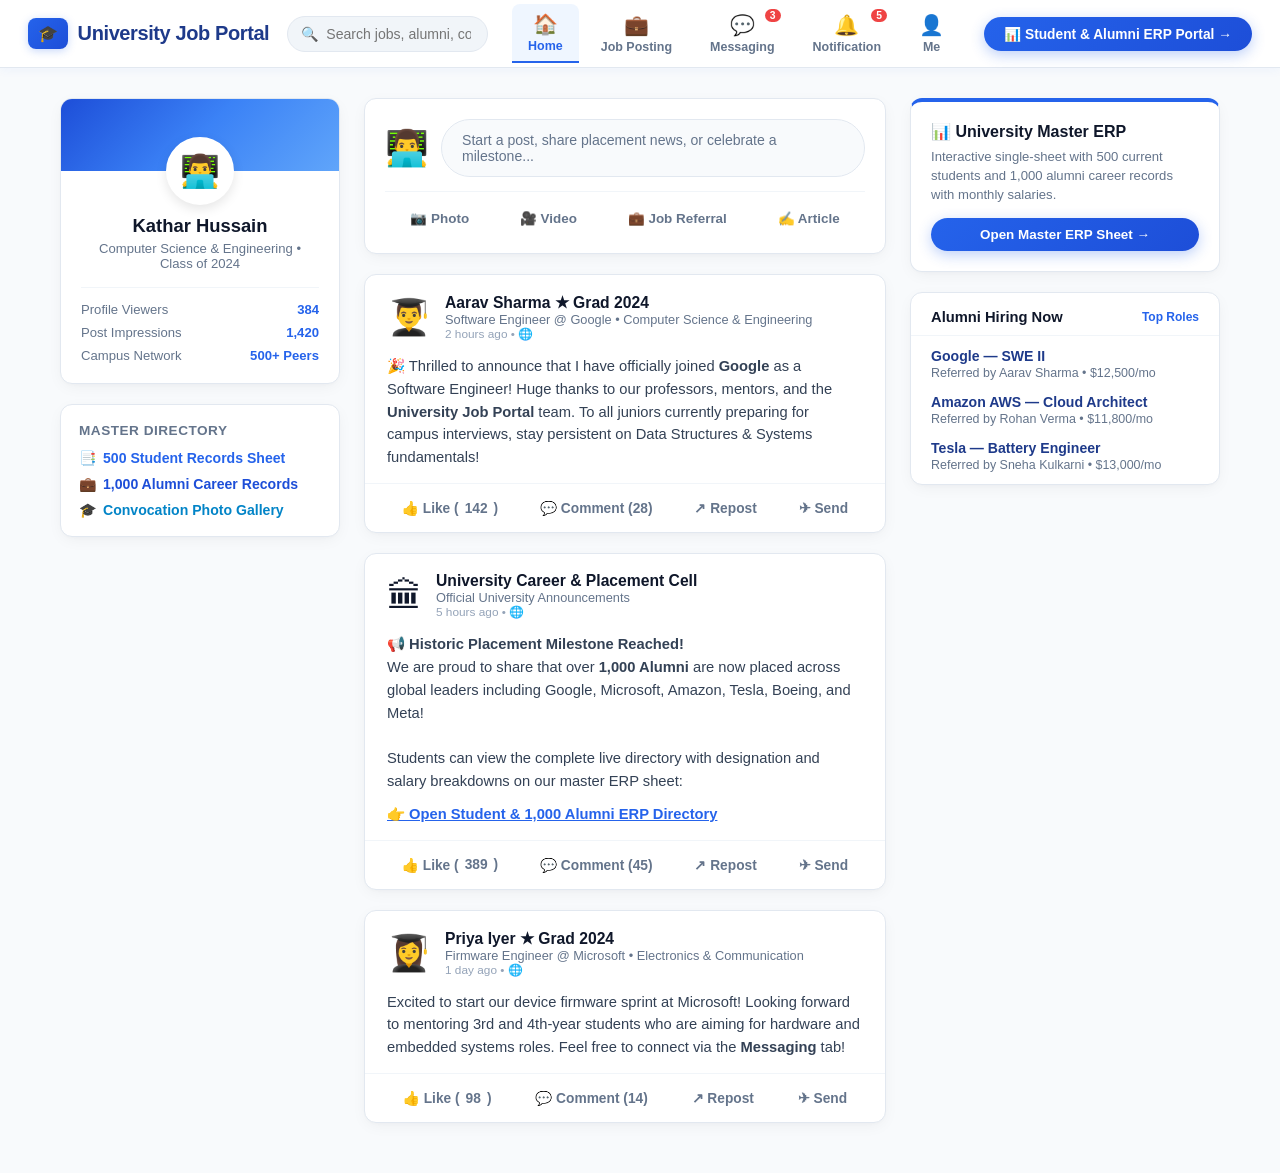
==== commit d2955d4e: "Transform to modern White & Blue UI/UX theme and rename website to University Job Portal" ====
--- a/index.html
+++ b/index.html
@@ -3,20 +3,20 @@
 <head>
   <meta charset="UTF-8" />
   <meta name="viewport" content="width=device-width, initial-scale=1.0" />
-  <title>UniConnect — Campus & Alumni Network</title>
+  <title>University Job Portal — Campus & Alumni Career Network</title>
   <link rel="stylesheet" href="home.css" />
 </head>
 <body>
-  <!-- TOP NAVIGATION BAR -->
+  <!-- TOP NAVBAR - WHITE & BLUE BRANDING -->
   <header class="navbar">
     <div class="nav-left">
       <a href="index.html" class="brand-logo">
         <span class="logo-badge">🎓</span>
-        <span>UniConnect</span>
+        <span>University Job Portal</span>
       </a>
       <div class="search-box">
         <span class="search-icon">🔍</span>
-        <input type="text" placeholder="Search students, alumni, jobs, companies..." />
+        <input type="text" placeholder="Search jobs, alumni, companies, students..." />
       </div>
     </div>
 
@@ -89,12 +89,18 @@
           </div>
 
           <!-- Quick Navigation Card -->
-          <div class="card" style="padding: 16px;">
-            <h3 style="font-size: 0.88rem; font-weight: 700; color: #9ca3af; text-transform: uppercase; margin-bottom: 10px;">Quick Directory</h3>
-            <div style="display: flex; flex-direction: column; gap: 8px;">
-              <a href="erp.html" style="text-decoration: none; color: #3b82f6; font-size: 0.85rem; font-weight: 600;">📑 500 Student Records Sheet</a>
-              <a href="erp.html" style="text-decoration: none; color: #107c41; font-size: 0.85rem; font-weight: 600;">💼 1,000 Alumni Career Records</a>
-              <a href="erp.html" style="text-decoration: none; color: #f59e0b; font-size: 0.85rem; font-weight: 600;">🎓 Convocation Gallery</a>
+          <div class="card" style="padding: 18px;">
+            <h3 style="font-size: 0.85rem; font-weight: 700; color: #64748b; text-transform: uppercase; margin-bottom: 12px; letter-spacing: 0.5px;">Master Directory</h3>
+            <div style="display: flex; flex-direction: column; gap: 10px;">
+              <a href="erp.html" style="text-decoration: none; color: #2563eb; font-size: 0.88rem; font-weight: 600; display: flex; align-items: center; gap: 6px;">
+                <span>📑</span> 500 Student Records Sheet
+              </a>
+              <a href="erp.html" style="text-decoration: none; color: #1d4ed8; font-size: 0.88rem; font-weight: 600; display: flex; align-items: center; gap: 6px;">
+                <span>💼</span> 1,000 Alumni Career Records
+              </a>
+              <a href="erp.html" style="text-decoration: none; color: #0284c7; font-size: 0.88rem; font-weight: 600; display: flex; align-items: center; gap: 6px;">
+                <span>🎓</span> Convocation Photo Gallery
+              </a>
             </div>
           </div>
         </aside>
@@ -104,8 +110,8 @@
           <!-- Create Post Card -->
           <div class="card create-post-card">
             <div class="create-post-top">
-              <span style="font-size: 2rem;">👨‍💻</span>
-              <div class="input-post-mock">Start a post, share placement news, or celebrate a milestone...</div>
+              <span style="font-size: 2.2rem;">👨‍💻</span>
+              <div class="input-post-mock" id="openPostModalBtn">Start a post, share placement news, or celebrate a milestone...</div>
             </div>
             <div class="create-post-actions">
               <button class="post-action-btn" type="button">📷 Photo</button>
@@ -129,7 +135,7 @@
               </div>
               <div class="post-content">
                 🎉 Thrilled to announce that I have officially joined <strong>Google</strong> as a Software Engineer! 
-                Huge thanks to my professors, mentors, and the university placement cell. To all juniors currently preparing for campus interviews, stay persistent on Data Structures & Systems fundamentals!
+                Huge thanks to our professors, mentors, and the <strong>University Job Portal</strong> team. To all juniors currently preparing for campus interviews, stay persistent on Data Structures & Systems fundamentals!
               </div>
               <div class="post-actions-bar">
                 <button class="btn-interaction btn-like" type="button">👍 Like (<span class="like-count">142</span>)</button>
@@ -155,7 +161,7 @@
                 <br /><br />
                 Students can view the complete live directory with designation and salary breakdowns on our master ERP sheet:
                 <div style="margin-top: 10px;">
-                  <a href="erp.html" style="color: #60a5fa; text-decoration: underline; font-weight: 600;">
+                  <a href="erp.html" style="color: #2563eb; text-decoration: underline; font-weight: 700;">
                     👉 Open Student & 1,000 Alumni ERP Directory
                   </a>
                 </div>
@@ -194,14 +200,14 @@
         <!-- Right Sidebar -->
         <aside class="right-col">
           <!-- ERP Quick Widget -->
-          <div class="card" style="padding: 18px; border-left: 4px solid #107c41;">
-            <div style="font-weight: 700; color: #f9fafb; font-size: 0.95rem; margin-bottom: 6px;">
+          <div class="card" style="padding: 20px; border-top: 4px solid #2563eb;">
+            <div style="font-weight: 700; color: #0f172a; font-size: 1rem; margin-bottom: 6px;">
               📊 University Master ERP
             </div>
-            <p style="font-size: 0.8rem; color: #9ca3af; margin-bottom: 12px;">
+            <p style="font-size: 0.82rem; color: #64748b; margin-bottom: 14px; line-height: 1.45;">
               Interactive single-sheet with 500 current students and 1,000 alumni career records with monthly salaries.
             </p>
-            <a href="erp.html" class="btn-erp-portal" style="width: 100%; justify-content: center; font-size: 0.82rem;">
+            <a href="erp.html" class="btn-erp-portal" style="width: 100%; justify-content: center; font-size: 0.84rem;">
               Open Master ERP Sheet →
             </a>
           </div>
@@ -210,7 +216,7 @@
           <div class="card">
             <div class="widget-title">
               <span>Alumni Hiring Now</span>
-              <span style="font-size: 0.75rem; color: #3b82f6;">Top Roles</span>
+              <span style="font-size: 0.75rem; color: #2563eb; font-weight: 700;">Top Roles</span>
             </div>
             <div class="widget-list">
               <div class="widget-item">
@@ -235,16 +241,24 @@
     <section id="jobsView" class="tab-view">
       <div class="jobs-container">
         <div class="jobs-header-card">
-          <h2 style="font-size: 1.6rem; font-weight: 800; color: #ffffff;">💼 University Alumni & Partner Job Board</h2>
-          <p style="color: #bfdbfe; font-size: 0.9rem; margin-top: 6px;">
-            Exclusive opportunities posted directly by our 1,000+ alumni network and hiring partners
+          <h2 style="font-size: 1.8rem; font-weight: 800; color: #ffffff;">💼 University Job Portal & Placement Board</h2>
+          <p style="color: #dbeafe; font-size: 0.95rem; margin-top: 6px;">
+            Exclusive opportunities posted directly by our 1,000+ alumni network and global hiring partners
           </p>
+        </div>
+
+        <!-- Filter Pills -->
+        <div class="job-filter-bar">
+          <button class="job-filter-pill active" data-filter="all" type="button">All Roles</button>
+          <button class="job-filter-pill" data-filter="software" type="button">💻 Software & AI</button>
+          <button class="job-filter-pill" data-filter="hardware" type="button">⚡ Hardware & Systems</button>
+          <button class="job-filter-pill" data-filter="mechanical" type="button">🚀 Mechanical & Aerospace</button>
         </div>
 
         <!-- Job Cards List -->
         <div class="jobs-list">
           <!-- Job 1 -->
-          <div class="job-card">
+          <div class="job-card" data-category="software">
             <div>
               <div class="job-role">Senior Software Engineer</div>
               <div class="job-company">Google • Mountain View, CA (Hybrid / Remote)</div>
@@ -261,7 +275,7 @@
           </div>
 
           <!-- Job 2 -->
-          <div class="job-card">
+          <div class="job-card" data-category="software">
             <div>
               <div class="job-role">Cloud Solutions Architect</div>
               <div class="job-company">Amazon AWS • Seattle, WA</div>
@@ -278,7 +292,7 @@
           </div>
 
           <!-- Job 3 -->
-          <div class="job-card">
+          <div class="job-card" data-category="software">
             <div>
               <div class="job-role">Staff AI Research Engineer</div>
               <div class="job-company">Meta AI • Menlo Park, CA</div>
@@ -295,7 +309,7 @@
           </div>
 
           <!-- Job 4 -->
-          <div class="job-card">
+          <div class="job-card" data-category="hardware">
             <div>
               <div class="job-role">Battery Systems Engineer</div>
               <div class="job-company">Tesla • Austin, TX</div>
@@ -312,7 +326,7 @@
           </div>
 
           <!-- Job 5 -->
-          <div class="job-card">
+          <div class="job-card" data-category="hardware">
             <div>
               <div class="job-role">Firmware Engineer</div>
               <div class="job-company">Microsoft • Redmond, WA</div>
@@ -329,7 +343,7 @@
           </div>
 
           <!-- Job 6 -->
-          <div class="job-card">
+          <div class="job-card" data-category="mechanical">
             <div>
               <div class="job-role">Aerodynamics Consultant</div>
               <div class="job-company">Boeing • Seattle, WA</div>
@@ -353,34 +367,34 @@
       <div class="messaging-wrapper">
         <!-- Chat Users Sidebar -->
         <div class="chat-sidebar">
-          <div style="padding: 16px; border-bottom: 1px solid #1f2937; font-weight: 700; color: #f9fafb;">
+          <div style="padding: 18px 20px; border-bottom: 1px solid #e2e8f0; font-weight: 700; color: #0f172a; font-size: 0.95rem;">
             💬 Conversations
           </div>
 
           <div class="chat-user-item active">
-            <span style="font-size: 1.8rem;">👨‍🎓</span>
+            <span style="font-size: 2rem;">👨‍🎓</span>
             <div style="flex: 1;">
-              <div class="chat-user-name" style="font-weight: 700; color: #f9fafb; font-size: 0.92rem;">Aarav Sharma</div>
-              <div style="font-size: 0.76rem; color: #9ca3af;">Google • SWE II</div>
-              <div style="font-size: 0.74rem; color: #3b82f6; margin-top: 2px;">"Happy to refer you for SWE roles!"</div>
+              <div class="chat-user-name" style="font-weight: 700; color: #0f172a; font-size: 0.92rem;">Aarav Sharma</div>
+              <div style="font-size: 0.78rem; color: #64748b;">Google • SWE II</div>
+              <div style="font-size: 0.75rem; color: #2563eb; margin-top: 2px;">"Happy to refer you for SWE roles!"</div>
             </div>
           </div>
 
           <div class="chat-user-item">
-            <span style="font-size: 1.8rem;">👩‍🎓</span>
+            <span style="font-size: 2rem;">👩‍🎓</span>
             <div style="flex: 1;">
-              <div class="chat-user-name" style="font-weight: 700; color: #f9fafb; font-size: 0.92rem;">Priya Iyer</div>
-              <div style="font-size: 0.76rem; color: #9ca3af;">Microsoft • Firmware</div>
-              <div style="font-size: 0.74rem; color: #6b7280; margin-top: 2px;">"Let's connect this Friday."</div>
+              <div class="chat-user-name" style="font-weight: 700; color: #0f172a; font-size: 0.92rem;">Priya Iyer</div>
+              <div style="font-size: 0.78rem; color: #64748b;">Microsoft • Firmware</div>
+              <div style="font-size: 0.75rem; color: #94a3b8; margin-top: 2px;">"Let's connect this Friday."</div>
             </div>
           </div>
 
           <div class="chat-user-item">
-            <span style="font-size: 1.8rem;">👨‍💼</span>
+            <span style="font-size: 2rem;">👨‍💼</span>
             <div style="flex: 1;">
-              <div class="chat-user-name" style="font-weight: 700; color: #f9fafb; font-size: 0.92rem;">Campus Tech Recruiter</div>
-              <div style="font-size: 0.76rem; color: #9ca3af;">Amazon AWS Careers</div>
-              <div style="font-size: 0.74rem; color: #6b7280; margin-top: 2px;">"Your profile looks great!"</div>
+              <div class="chat-user-name" style="font-weight: 700; color: #0f172a; font-size: 0.92rem;">Campus Tech Recruiter</div>
+              <div style="font-size: 0.78rem; color: #64748b;">Amazon AWS Careers</div>
+              <div style="font-size: 0.75rem; color: #94a3b8; margin-top: 2px;">"Your profile looks great!"</div>
             </div>
           </div>
         </div>
@@ -389,8 +403,8 @@
         <div class="chat-window">
           <div class="chat-header">
             <span>🟢</span>
-            <span id="activeChatUser">Aarav Sharma</span>
-            <span style="font-size: 0.8rem; color: #9ca3af; font-weight: 400;">(Alumni Mentor • Google)</span>
+            <span id="activeChatUser" style="color: #0f172a;">Aarav Sharma</span>
+            <span style="font-size: 0.82rem; color: #64748b; font-weight: 400;">(Alumni Mentor • Google)</span>
           </div>
 
           <div class="chat-messages" id="chatMessages">
@@ -416,7 +430,7 @@
     <!-- 4. NOTIFICATION TAB VIEW -->
     <section id="notificationView" class="tab-view">
       <div class="notif-container">
-        <h2 style="font-size: 1.4rem; font-weight: 700; margin-bottom: 16px; color: #f9fafb;">🔔 Notifications</h2>
+        <h2 style="font-size: 1.5rem; font-weight: 800; margin-bottom: 18px; color: #0f172a;">🔔 Notifications</h2>
 
         <div class="notif-item">
           <span class="notif-icon">💼</span>
@@ -469,33 +483,33 @@
             <span>👨‍💻</span>
           </div>
           <div class="me-details">
-            <h1 style="font-size: 1.8rem; font-weight: 800; color: #f9fafb;">Kathar Hussain</h1>
-            <p style="font-size: 1rem; color: #9ca3af; margin-top: 4px;">
+            <h1 style="font-size: 1.85rem; font-weight: 800; color: #0f172a;">Kathar Hussain</h1>
+            <p style="font-size: 1.05rem; color: #2563eb; font-weight: 600; margin-top: 4px;">
               Aspiring Software Engineer & Full-Stack Developer • Computer Science & Engineering
             </p>
-            <p style="font-size: 0.85rem; color: #6b7280; margin-top: 6px;">
+            <p style="font-size: 0.88rem; color: #64748b; margin-top: 6px;">
               University Campus • Class of 2024 • 500+ Connections
             </p>
 
             <div style="margin-top: 20px; display: flex; gap: 12px;">
               <a href="erp.html" class="btn-erp-portal">View In Student ERP Directory</a>
-              <button class="post-action-btn" style="border: 1px solid #374151; padding: 8px 18px;" type="button">Edit Profile</button>
-            </div>
-
-            <div style="margin-top: 28px; border-top: 1px solid #1f2937; padding-top: 20px;">
-              <h3 style="font-size: 1.1rem; font-weight: 700; color: #f3f4f6; margin-bottom: 12px;">About Me</h3>
-              <p style="font-size: 0.9rem; color: #d1d5db; line-height: 1.6;">
-                Passionate Computer Science student specialized in web application architecture, system design, and large dataset handling. Creator of the University ERP Portal managing 500 student records and 1,000 alumni career placements across Fortune 500 tech firms.
+              <button class="post-action-btn" style="border: 1px solid #cbd5e1; padding: 8px 18px; border-radius: 9999px;" type="button">Edit Profile</button>
+            </div>
+
+            <div style="margin-top: 28px; border-top: 1px solid #f1f5f9; padding-top: 20px;">
+              <h3 style="font-size: 1.1rem; font-weight: 700; color: #0f172a; margin-bottom: 10px;">About Me</h3>
+              <p style="font-size: 0.92rem; color: #334155; line-height: 1.65;">
+                Passionate Computer Science student specialized in web application architecture, system design, and large dataset handling. Creator of the <strong>University Job Portal</strong> and master ERP system managing 500 student records and 1,000 alumni career placements across Fortune 500 tech firms.
               </p>
             </div>
 
-            <div style="margin-top: 24px; border-top: 1px solid #1f2937; padding-top: 20px;">
-              <h3 style="font-size: 1.1rem; font-weight: 700; color: #f3f4f6; margin-bottom: 12px;">Top Skills</h3>
+            <div style="margin-top: 24px; border-top: 1px solid #f1f5f9; padding-top: 20px;">
+              <h3 style="font-size: 1.1rem; font-weight: 700; color: #0f172a; margin-bottom: 12px;">Top Skills</h3>
               <div style="display: flex; gap: 8px; flex-wrap: wrap;">
-                <span style="background: #1f2937; color: #60a5fa; padding: 5px 12px; border-radius: 9999px; font-size: 0.82rem; font-weight: 600;">JavaScript / Node.js</span>
-                <span style="background: #1f2937; color: #34d399; padding: 5px 12px; border-radius: 9999px; font-size: 0.82rem; font-weight: 600;">ERP Data Architecture</span>
-                <span style="background: #1f2937; color: #f59e0b; padding: 5px 12px; border-radius: 9999px; font-size: 0.82rem; font-weight: 600;">HTML5 / Modern CSS</span>
-                <span style="background: #1f2937; color: #a78bfa; padding: 5px 12px; border-radius: 9999px; font-size: 0.82rem; font-weight: 600;">Git & GitHub CLI</span>
+                <span style="background: #eff6ff; color: #1d4ed8; border: 1px solid #bfdbfe; padding: 6px 14px; border-radius: 9999px; font-size: 0.82rem; font-weight: 600;">JavaScript / Node.js</span>
+                <span style="background: #eff6ff; color: #1d4ed8; border: 1px solid #bfdbfe; padding: 6px 14px; border-radius: 9999px; font-size: 0.82rem; font-weight: 600;">ERP Data Architecture</span>
+                <span style="background: #eff6ff; color: #1d4ed8; border: 1px solid #bfdbfe; padding: 6px 14px; border-radius: 9999px; font-size: 0.82rem; font-weight: 600;">HTML5 / Modern CSS</span>
+                <span style="background: #eff6ff; color: #1d4ed8; border: 1px solid #bfdbfe; padding: 6px 14px; border-radius: 9999px; font-size: 0.82rem; font-weight: 600;">Git & GitHub CLI</span>
               </div>
             </div>
           </div>
@@ -504,6 +518,45 @@
     </section>
 
   </main>
+
+  <!-- CREATE POST MODAL -->
+  <div id="postModal" class="modal-overlay">
+    <div class="modal-box">
+      <div class="modal-header">
+        <h3 class="modal-title">Create a Post</h3>
+        <button id="closePostModal" class="modal-close" type="button">&times;</button>
+      </div>
+      <div class="modal-body">
+        <textarea id="postTextarea" class="modal-textarea" placeholder="What would you like to share with fellow students and alumni?"></textarea>
+      </div>
+      <div class="modal-footer">
+        <button class="post-action-btn" type="button">📷 Add Photo</button>
+        <button id="submitPostBtn" class="btn-apply" type="button">Publish Post</button>
+      </div>
+    </div>
+  </div>
+
+  <!-- EASY APPLY MODAL -->
+  <div id="applyModal" class="modal-overlay">
+    <div class="modal-box">
+      <div class="modal-header">
+        <h3 class="modal-title">Fast Referral Application</h3>
+        <button id="closeApplyModal" class="modal-close" type="button">&times;</button>
+      </div>
+      <div class="modal-body">
+        <div style="font-size: 1.15rem; font-weight: 700; color: #0f172a;" id="modalJobTitle">Role</div>
+        <div style="font-size: 0.9rem; color: #2563eb; font-weight: 600; margin-top: 3px;" id="modalJobCompany">Company</div>
+        <div style="background: #f8fafc; border: 1px solid #e2e8f0; padding: 16px; border-radius: 10px; margin-top: 16px; font-size: 0.88rem; color: #334155; line-height: 1.6;">
+          <div><strong>Candidate:</strong> Kathar Hussain</div>
+          <div><strong>Department:</strong> Computer Science & Engineering</div>
+          <div><strong>Resume:</strong> Attached from profile (Kathar_Resume_2024.pdf ✓)</div>
+        </div>
+      </div>
+      <div class="modal-footer">
+        <button id="confirmApplyBtn" class="btn-apply" type="button">Submit Application</button>
+      </div>
+    </div>
+  </div>
 
   <script src="home.js"></script>
 </body>
--- a/home.css
+++ b/home.css
@@ -6,32 +6,35 @@
 
 body {
   font-family: -apple-system, BlinkMacSystemFont, "Segoe UI", Roboto, "Helvetica Neue", Arial, sans-serif;
-  background-color: #0b1120;
-  color: #f1f5f9;
+  background-color: #f8fafc;
+  color: #0f172a;
   min-height: 100vh;
-}
-
-/* TOP NAVBAR */
+  position: relative;
+  -webkit-font-smoothing: antialiased;
+}
+
+/* TOP NAVBAR - CLEAN WHITE & BLUE */
 .navbar {
   position: sticky;
   top: 0;
   z-index: 100;
-  background: #111827;
-  border-bottom: 1px solid #1f2937;
-  padding: 0 24px;
-  height: 64px;
+  background: #ffffff;
+  border-bottom: 1px solid #e2e8f0;
+  padding: 0 28px;
+  height: 68px;
   display: flex;
   align-items: center;
   justify-content: space-between;
-  gap: 20px;
+  gap: 24px;
+  box-shadow: 0 2px 10px rgba(37, 99, 235, 0.05);
 }
 
 .nav-left {
   display: flex;
   align-items: center;
-  gap: 16px;
+  gap: 18px;
   flex: 1;
-  max-width: 480px;
+  max-width: 460px;
 }
 
 .brand-logo {
@@ -39,10 +42,10 @@
   align-items: center;
   gap: 10px;
   text-decoration: none;
-  color: #ffffff;
+  color: #1e3a8a;
   font-weight: 800;
   font-size: 1.25rem;
-  letter-spacing: -0.5px;
+  letter-spacing: -0.4px;
 }
 
 .logo-badge {
@@ -51,6 +54,7 @@
   padding: 6px 10px;
   border-radius: 8px;
   font-size: 1rem;
+  box-shadow: 0 2px 8px rgba(37, 99, 235, 0.25);
 }
 
 .search-box {
@@ -60,47 +64,48 @@
 
 .search-box input {
   width: 100%;
-  background: #1f2937;
-  border: 1px solid #374151;
-  color: #f3f4f6;
-  padding: 8px 14px 8px 36px;
-  border-radius: 8px;
+  background: #f1f5f9;
+  border: 1px solid #e2e8f0;
+  color: #0f172a;
+  padding: 9px 16px 9px 38px;
+  border-radius: 9999px;
   font-size: 0.88rem;
   outline: none;
-  transition: all 0.2s ease;
+  transition: all 0.2s cubic-bezier(0.34, 1.56, 0.64, 1);
 }
 
 .search-box input:focus {
-  border-color: #3b82f6;
-  background: #111827;
+  border-color: #2563eb;
+  background: #ffffff;
+  box-shadow: 0 0 0 3px rgba(37, 99, 235, 0.12);
 }
 
 .search-icon {
   position: absolute;
-  left: 12px;
+  left: 14px;
   top: 50%;
   transform: translateY(-50%);
-  font-size: 0.85rem;
-  color: #9ca3af;
-}
-
-/* NAV ITEMS */
+  font-size: 0.88rem;
+  color: #64748b;
+}
+
+/* NAV ITEMS - MODERN WHITE/BLUE TABS */
 .nav-center {
   display: flex;
   align-items: center;
-  gap: 8px;
+  gap: 6px;
 }
 
 .nav-item {
   background: transparent;
   border: none;
-  color: #9ca3af;
+  color: #64748b;
   display: flex;
   flex-direction: column;
   align-items: center;
   gap: 3px;
   padding: 8px 16px;
-  font-size: 0.75rem;
+  font-size: 0.78rem;
   font-weight: 600;
   cursor: pointer;
   border-radius: 8px;
@@ -109,24 +114,30 @@
 }
 
 .nav-item .icon {
-  font-size: 1.2rem;
+  font-size: 1.25rem;
+  transition: transform 0.2s ease;
 }
 
 .nav-item:hover {
-  color: #f9fafb;
-  background: #1f2937;
+  color: #1d4ed8;
+  background: #eff6ff;
+}
+
+.nav-item:hover .icon {
+  transform: translateY(-1px);
 }
 
 .nav-item.active {
-  color: #3b82f6;
-  border-bottom: 2px solid #3b82f6;
+  color: #2563eb;
+  background: #eff6ff;
+  border-bottom: 2px solid #2563eb;
   border-radius: 8px 8px 0 0;
 }
 
 .nav-badge {
   position: absolute;
   top: 4px;
-  right: 12px;
+  right: 10px;
   background: #ef4444;
   color: #ffffff;
   font-size: 0.65rem;
@@ -143,44 +154,50 @@
 }
 
 .btn-erp-portal {
-  background: linear-gradient(135deg, #107c41 0%, #15803d 100%);
+  background: linear-gradient(135deg, #2563eb 0%, #1d4ed8 100%);
   color: #ffffff;
   text-decoration: none;
   font-weight: 700;
-  font-size: 0.85rem;
-  padding: 8px 18px;
+  font-size: 0.86rem;
+  padding: 9px 20px;
   border-radius: 9999px;
   display: inline-flex;
   align-items: center;
   gap: 8px;
-  box-shadow: 0 4px 12px rgba(16, 124, 65, 0.3);
-  transition: transform 0.2s ease, filter 0.2s ease;
+  box-shadow: 0 4px 14px rgba(37, 99, 235, 0.3);
+  transition: transform 0.2s ease, box-shadow 0.2s ease;
 }
 
 .btn-erp-portal:hover {
-  transform: translateY(-1px);
-  filter: brightness(1.1);
+  transform: translateY(-2px);
+  box-shadow: 0 6px 18px rgba(37, 99, 235, 0.4);
 }
 
 /* MAIN LAYOUT CONTAINER */
 .main-content {
   max-width: 1200px;
-  margin: 28px auto;
+  margin: 30px auto;
   padding: 0 20px;
 }
 
 .tab-view {
   display: none;
+  animation: fadeIn 0.25s ease;
 }
 
 .tab-view.active {
   display: block;
+}
+
+@keyframes fadeIn {
+  from { opacity: 0; transform: translateY(6px); }
+  to { opacity: 1; transform: translateY(0); }
 }
 
 /* HOME VIEW: 3-COLUMN GRID */
 .home-grid {
   display: grid;
-  grid-template-columns: 280px 1fr 300px;
+  grid-template-columns: 280px 1fr 310px;
   gap: 24px;
 }
 
@@ -190,33 +207,40 @@
   }
 }
 
-/* CARDS */
+/* CARDS - CLEAN WHITE WITH SUBTLE ELEVATION */
 .card {
-  background: #111827;
-  border: 1px solid #1f2937;
+  background: #ffffff;
+  border: 1px solid #e2e8f0;
   border-radius: 12px;
   overflow: hidden;
-  box-shadow: 0 4px 12px rgba(0, 0, 0, 0.25);
+  box-shadow: 0 4px 16px -2px rgba(15, 23, 42, 0.05),
+              0 2px 4px -2px rgba(15, 23, 42, 0.03);
   margin-bottom: 20px;
+  transition: box-shadow 0.2s ease;
+}
+
+.card:hover {
+  box-shadow: 0 8px 24px -4px rgba(15, 23, 42, 0.08);
 }
 
 /* PROFILE WIDGET */
 .profile-banner {
-  height: 64px;
-  background: linear-gradient(135deg, #2563eb 0%, #1d4ed8 100%);
+  height: 72px;
+  background: linear-gradient(135deg, #1d4ed8 0%, #3b82f6 50%, #60a5fa 100%);
 }
 
 .profile-avatar-wrap {
-  width: 64px;
-  height: 64px;
+  width: 68px;
+  height: 68px;
   border-radius: 50%;
-  background: #1f2937;
-  border: 3px solid #111827;
-  margin: -32px auto 10px auto;
+  background: #ffffff;
+  border: 3px solid #ffffff;
+  box-shadow: 0 4px 12px rgba(0, 0, 0, 0.1);
+  margin: -34px auto 10px auto;
   display: flex;
   align-items: center;
   justify-content: center;
-  font-size: 1.8rem;
+  font-size: 2rem;
 }
 
 .profile-body {
@@ -225,19 +249,19 @@
 }
 
 .user-name {
-  font-size: 1.1rem;
-  font-weight: 700;
-  color: #f9fafb;
+  font-size: 1.15rem;
+  font-weight: 700;
+  color: #0f172a;
 }
 
 .user-role {
   font-size: 0.82rem;
-  color: #9ca3af;
+  color: #64748b;
   margin-top: 4px;
 }
 
 .profile-stats {
-  border-top: 1px solid #1f2937;
+  border-top: 1px solid #f1f5f9;
   margin-top: 16px;
   padding-top: 14px;
   display: flex;
@@ -250,17 +274,17 @@
 .stat-row {
   display: flex;
   justify-content: space-between;
-  color: #9ca3af;
+  color: #64748b;
 }
 
 .stat-value {
-  color: #3b82f6;
+  color: #2563eb;
   font-weight: 700;
 }
 
 /* CREATE POST BOX */
 .create-post-card {
-  padding: 18px;
+  padding: 20px;
 }
 
 .create-post-top {
@@ -271,19 +295,20 @@
 
 .input-post-mock {
   flex: 1;
-  background: #1f2937;
-  border: 1px solid #374151;
+  background: #f8fafc;
+  border: 1px solid #e2e8f0;
   border-radius: 9999px;
   padding: 12px 20px;
-  color: #9ca3af;
+  color: #64748b;
   font-size: 0.88rem;
   cursor: pointer;
-  transition: background 0.2s ease;
+  transition: all 0.2s ease;
 }
 
 .input-post-mock:hover {
-  background: #374151;
-  color: #f9fafb;
+  background: #eff6ff;
+  border-color: #bfdbfe;
+  color: #1e40af;
 }
 
 .create-post-actions {
@@ -291,79 +316,79 @@
   justify-content: space-around;
   margin-top: 14px;
   padding-top: 12px;
-  border-top: 1px solid #1f2937;
+  border-top: 1px solid #f1f5f9;
 }
 
 .post-action-btn {
   background: transparent;
   border: none;
-  color: #9ca3af;
+  color: #64748b;
   font-weight: 600;
   font-size: 0.84rem;
   display: flex;
   align-items: center;
   gap: 6px;
   cursor: pointer;
-  padding: 6px 12px;
-  border-radius: 6px;
+  padding: 7px 14px;
+  border-radius: 8px;
   transition: all 0.2s ease;
 }
 
 .post-action-btn:hover {
-  background: #1f2937;
-  color: #f9fafb;
+  background: #eff6ff;
+  color: #1d4ed8;
 }
 
 /* POST CARDS */
 .post-header {
-  padding: 16px 20px 0 20px;
-  display: flex;
-  gap: 12px;
+  padding: 18px 22px 0 22px;
+  display: flex;
+  gap: 14px;
   align-items: center;
 }
 
 .post-avatar {
-  font-size: 2rem;
+  font-size: 2.2rem;
 }
 
 .post-author-name {
   font-weight: 700;
-  font-size: 0.95rem;
-  color: #f9fafb;
+  font-size: 0.98rem;
+  color: #0f172a;
 }
 
 .post-author-headline {
-  font-size: 0.78rem;
-  color: #9ca3af;
+  font-size: 0.8rem;
+  color: #64748b;
 }
 
 .post-time {
-  font-size: 0.72rem;
-  color: #6b7280;
+  font-size: 0.74rem;
+  color: #94a3b8;
 }
 
 .post-content {
-  padding: 14px 20px;
-  font-size: 0.9rem;
-  color: #e5e7eb;
-  line-height: 1.5;
+  padding: 14px 22px;
+  font-size: 0.92rem;
+  color: #334155;
+  line-height: 1.55;
 }
 
 .post-actions-bar {
   display: flex;
   justify-content: space-around;
   padding: 8px 16px;
-  border-top: 1px solid #1f2937;
+  border-top: 1px solid #f1f5f9;
 }
 
 .btn-interaction {
   background: transparent;
   border: none;
-  color: #9ca3af;
+  color: #64748b;
   font-weight: 600;
-  font-size: 0.85rem;
-  padding: 8px 16px;
-  border-radius: 6px;
+  font-size: 0.86rem;
+  padding: 8px 18px;
+  border-radius: 8px;
   cursor: pointer;
   display: flex;
   align-items: center;
@@ -372,12 +397,14 @@
 }
 
 .btn-interaction:hover {
-  background: #1f2937;
-  color: #3b82f6;
+  background: #eff6ff;
+  color: #2563eb;
 }
 
 .btn-interaction.liked {
-  color: #3b82f6;
+  color: #2563eb;
+  font-weight: 700;
+  background: #eff6ff;
 }
 
 /* SIDEBAR WIDGETS */
@@ -385,8 +412,8 @@
   font-size: 0.92rem;
   font-weight: 700;
   padding: 16px 20px 10px 20px;
-  border-bottom: 1px solid #1f2937;
-  color: #f9fafb;
+  border-bottom: 1px solid #f1f5f9;
+  color: #0f172a;
   display: flex;
   justify-content: space-between;
   align-items: center;
@@ -406,81 +433,113 @@
 }
 
 .widget-item-title {
-  font-size: 0.86rem;
+  font-size: 0.88rem;
   font-weight: 600;
-  color: #f3f4f6;
+  color: #1e3a8a;
   text-decoration: none;
 }
 
 .widget-item-title:hover {
-  color: #3b82f6;
+  color: #2563eb;
 }
 
 .widget-item-desc {
-  font-size: 0.76rem;
-  color: #9ca3af;
-}
-
-/* JOB POSTING VIEW */
+  font-size: 0.78rem;
+  color: #64748b;
+}
+
+/* JOB POSTING VIEW & FILTER PILLS */
 .jobs-container {
-  max-width: 900px;
+  max-width: 920px;
   margin: 0 auto;
 }
 
 .jobs-header-card {
-  padding: 24px;
-  margin-bottom: 24px;
-  background: linear-gradient(135deg, #1e3a8a 0%, #1e1b4b 100%);
-  border: 1px solid #2563eb;
+  padding: 28px;
+  margin-bottom: 20px;
+  background: linear-gradient(135deg, #1d4ed8 0%, #2563eb 50%, #38bdf8 100%);
+  border: none;
+  border-radius: 14px;
+  color: #ffffff;
+  box-shadow: 0 8px 24px rgba(37, 99, 235, 0.2);
+}
+
+.job-filter-bar {
+  display: flex;
+  gap: 10px;
+  flex-wrap: wrap;
+  margin-bottom: 22px;
+}
+
+.job-filter-pill {
+  background: #ffffff;
+  border: 1px solid #e2e8f0;
+  color: #475569;
+  padding: 7px 16px;
+  border-radius: 9999px;
+  font-size: 0.84rem;
+  font-weight: 600;
+  cursor: pointer;
+  transition: all 0.2s ease;
+  box-shadow: 0 1px 3px rgba(0, 0, 0, 0.05);
+}
+
+.job-filter-pill:hover, .job-filter-pill.active {
+  background: #2563eb;
+  color: #ffffff;
+  border-color: #2563eb;
+  box-shadow: 0 4px 12px rgba(37, 99, 235, 0.25);
+}
+
+.job-card {
+  background: #ffffff;
+  border: 1px solid #e2e8f0;
   border-radius: 12px;
-}
-
-.job-card {
-  background: #111827;
-  border: 1px solid #1f2937;
-  border-radius: 12px;
-  padding: 20px;
+  padding: 22px;
   margin-bottom: 16px;
   display: flex;
   justify-content: space-between;
   align-items: center;
   gap: 16px;
-  transition: transform 0.2s ease, border-color 0.2s ease;
+  box-shadow: 0 2px 8px rgba(15, 23, 42, 0.04);
+  transition: transform 0.2s ease, border-color 0.2s ease, box-shadow 0.2s ease;
 }
 
 .job-card:hover {
   transform: translateY(-2px);
   border-color: #3b82f6;
+  box-shadow: 0 8px 24px rgba(37, 99, 235, 0.12);
 }
 
 .job-role {
-  font-size: 1.1rem;
-  font-weight: 700;
-  color: #f9fafb;
+  font-size: 1.15rem;
+  font-weight: 700;
+  color: #0f172a;
 }
 
 .job-company {
-  font-size: 0.88rem;
-  color: #3b82f6;
+  font-size: 0.9rem;
+  color: #2563eb;
   font-weight: 600;
-  margin-top: 3px;
+  margin-top: 4px;
 }
 
 .job-meta {
-  font-size: 0.82rem;
-  color: #9ca3af;
+  font-size: 0.84rem;
+  color: #64748b;
   margin-top: 6px;
   display: flex;
   gap: 16px;
 }
 
 .job-salary-badge {
-  background: #064e3b;
-  color: #34d399;
-  font-weight: 700;
-  padding: 4px 10px;
+  background: #eff6ff;
+  color: #1d4ed8;
+  border: 1px solid #bfdbfe;
+  font-weight: 700;
+  padding: 5px 12px;
   border-radius: 9999px;
-  font-size: 0.82rem;
+  font-size: 0.84rem;
 }
 
 .btn-apply {
@@ -488,18 +547,21 @@
   color: #ffffff;
   border: none;
   font-weight: 700;
-  padding: 10px 22px;
+  padding: 10px 24px;
   border-radius: 8px;
   cursor: pointer;
-  transition: background 0.2s ease;
+  box-shadow: 0 2px 8px rgba(37, 99, 235, 0.25);
+  transition: background 0.2s ease, transform 0.2s ease;
 }
 
 .btn-apply:hover {
   background: #1d4ed8;
+  transform: translateY(-1px);
 }
 
 .btn-apply.applied {
   background: #107c41;
+  box-shadow: none;
   cursor: default;
 }
 
@@ -508,172 +570,316 @@
   display: grid;
   grid-template-columns: 320px 1fr;
   height: 600px;
-  border: 1px solid #1f2937;
-  border-radius: 12px;
+  border: 1px solid #e2e8f0;
+  border-radius: 14px;
   overflow: hidden;
-  background: #111827;
+  background: #ffffff;
+  box-shadow: 0 4px 20px rgba(15, 23, 42, 0.06);
 }
 
 .chat-sidebar {
-  border-right: 1px solid #1f2937;
+  border-right: 1px solid #e2e8f0;
+  background: #f8fafc;
   overflow-y: auto;
 }
 
 .chat-user-item {
-  padding: 14px 18px;
-  border-bottom: 1px solid #1f2937;
+  padding: 16px 20px;
+  border-bottom: 1px solid #e2e8f0;
   cursor: pointer;
   display: flex;
-  gap: 12px;
+  gap: 14px;
   align-items: center;
   transition: background 0.15s ease;
 }
 
 .chat-user-item:hover, .chat-user-item.active {
-  background: #1f2937;
+  background: #eff6ff;
 }
 
 .chat-window {
   display: flex;
   flex-direction: column;
+  background: #ffffff;
 }
 
 .chat-header {
-  padding: 16px 20px;
-  border-bottom: 1px solid #1f2937;
+  padding: 18px 24px;
+  border-bottom: 1px solid #e2e8f0;
   font-weight: 700;
   display: flex;
   align-items: center;
   gap: 10px;
+  background: #f8fafc;
 }
 
 .chat-messages {
   flex: 1;
-  padding: 20px;
+  padding: 22px;
   overflow-y: auto;
   display: flex;
   flex-direction: column;
-  gap: 12px;
+  gap: 14px;
+  background: #ffffff;
 }
 
 .msg-bubble {
   max-width: 65%;
-  padding: 10px 16px;
-  border-radius: 12px;
-  font-size: 0.88rem;
-  line-height: 1.45;
+  padding: 11px 18px;
+  border-radius: 14px;
+  font-size: 0.9rem;
+  line-height: 1.5;
 }
 
 .msg-received {
-  background: #1f2937;
-  color: #f3f4f6;
+  background: #f1f5f9;
+  color: #0f172a;
   align-self: flex-start;
-  border-bottom-left-radius: 2px;
+  border-bottom-left-radius: 3px;
 }
 
 .msg-sent {
   background: #2563eb;
   color: #ffffff;
   align-self: flex-end;
-  border-bottom-right-radius: 2px;
+  border-bottom-right-radius: 3px;
+  box-shadow: 0 2px 8px rgba(37, 99, 235, 0.25);
 }
 
 .chat-input-bar {
-  padding: 14px 20px;
-  border-top: 1px solid #1f2937;
-  display: flex;
-  gap: 10px;
+  padding: 16px 20px;
+  border-top: 1px solid #e2e8f0;
+  display: flex;
+  gap: 12px;
+  background: #f8fafc;
 }
 
 .chat-input-bar input {
   flex: 1;
-  background: #1f2937;
-  border: 1px solid #374151;
-  color: #f3f4f6;
-  padding: 10px 16px;
-  border-radius: 8px;
+  background: #ffffff;
+  border: 1px solid #cbd5e1;
+  color: #0f172a;
+  padding: 11px 18px;
+  border-radius: 9999px;
   outline: none;
+  font-size: 0.9rem;
+}
+
+.chat-input-bar input:focus {
+  border-color: #2563eb;
 }
 
 .btn-send {
   background: #2563eb;
   color: #ffffff;
   border: none;
-  padding: 10px 20px;
-  border-radius: 8px;
+  padding: 10px 24px;
+  border-radius: 9999px;
   font-weight: 700;
   cursor: pointer;
+  transition: background 0.2s ease;
+}
+
+.btn-send:hover {
+  background: #1d4ed8;
 }
 
 /* NOTIFICATION VIEW */
 .notif-container {
-  max-width: 750px;
+  max-width: 780px;
   margin: 0 auto;
 }
 
 .notif-item {
-  background: #111827;
-  border: 1px solid #1f2937;
-  padding: 16px 20px;
-  border-radius: 10px;
-  margin-bottom: 10px;
-  display: flex;
-  gap: 14px;
-  align-items: center;
-  transition: background 0.15s ease;
+  background: #ffffff;
+  border: 1px solid #e2e8f0;
+  padding: 18px 22px;
+  border-radius: 12px;
+  margin-bottom: 12px;
+  display: flex;
+  gap: 16px;
+  align-items: center;
+  box-shadow: 0 2px 6px rgba(15, 23, 42, 0.03);
+  transition: background 0.15s ease, transform 0.15s ease;
 }
 
 .notif-item:hover {
-  background: #1f2937;
+  background: #f8fafc;
+  transform: translateX(3px);
 }
 
 .notif-icon {
-  font-size: 1.5rem;
+  font-size: 1.6rem;
 }
 
 .notif-text {
   flex: 1;
-  font-size: 0.88rem;
-  color: #e5e7eb;
+  font-size: 0.9rem;
+  color: #334155;
 }
 
 .notif-time {
-  font-size: 0.74rem;
-  color: #9ca3af;
+  font-size: 0.76rem;
+  color: #94a3b8;
 }
 
 /* ME VIEW */
 .me-container {
-  max-width: 750px;
+  max-width: 780px;
   margin: 0 auto;
 }
 
 .me-card-full {
-  background: #111827;
-  border: 1px solid #1f2937;
-  border-radius: 12px;
+  background: #ffffff;
+  border: 1px solid #e2e8f0;
+  border-radius: 14px;
   overflow: hidden;
-  padding-bottom: 24px;
+  padding-bottom: 28px;
+  box-shadow: 0 4px 20px rgba(15, 23, 42, 0.06);
 }
 
 .me-banner-full {
+  height: 130px;
+  background: linear-gradient(135deg, #1d4ed8 0%, #3b82f6 50%, #38bdf8 100%);
+}
+
+.me-avatar-full {
+  width: 100px;
+  height: 100px;
+  border-radius: 50%;
+  background: #ffffff;
+  border: 4px solid #ffffff;
+  box-shadow: 0 4px 14px rgba(0, 0, 0, 0.12);
+  font-size: 3.2rem;
+  display: flex;
+  align-items: center;
+  justify-content: center;
+  margin: -50px 0 16px 32px;
+}
+
+.me-details {
+  padding: 0 32px;
+}
+
+/* MODAL SYSTEM (Post creator & Easy Apply) */
+.modal-overlay {
+  position: fixed;
+  top: 0;
+  left: 0;
+  right: 0;
+  bottom: 0;
+  background: rgba(15, 23, 42, 0.5);
+  backdrop-filter: blur(4px);
+  z-index: 1000;
+  display: flex;
+  align-items: center;
+  justify-content: center;
+  padding: 20px;
+  opacity: 0;
+  pointer-events: none;
+  transition: opacity 0.2s ease;
+}
+
+.modal-overlay.open {
+  opacity: 1;
+  pointer-events: auto;
+}
+
+.modal-box {
+  background: #ffffff;
+  border: 1px solid #e2e8f0;
+  border-radius: 14px;
+  width: 100%;
+  max-width: 520px;
+  overflow: hidden;
+  box-shadow: 0 25px 50px -12px rgba(15, 23, 42, 0.25);
+  transform: translateY(12px);
+  transition: transform 0.2s ease;
+}
+
+.modal-overlay.open .modal-box {
+  transform: translateY(0);
+}
+
+.modal-header {
+  padding: 18px 22px;
+  border-bottom: 1px solid #f1f5f9;
+  display: flex;
+  align-items: center;
+  justify-content: space-between;
+}
+
+.modal-title {
+  font-size: 1.15rem;
+  font-weight: 700;
+  color: #0f172a;
+}
+
+.modal-close {
+  background: transparent;
+  border: none;
+  color: #94a3b8;
+  font-size: 1.5rem;
+  cursor: pointer;
+  line-height: 1;
+}
+
+.modal-body {
+  padding: 22px;
+}
+
+.modal-textarea {
+  width: 100%;
   height: 120px;
-  background: linear-gradient(135deg, #1e3a8a 0%, #107c41 100%);
-}
-
-.me-avatar-full {
-  width: 96px;
-  height: 96px;
-  border-radius: 50%;
-  background: #111827;
-  border: 4px solid #111827;
-  font-size: 3rem;
-  display: flex;
-  align-items: center;
-  justify-content: center;
-  margin: -48px 0 16px 30px;
-}
-
-.me-details {
-  padding: 0 30px;
-}
+  background: #f8fafc;
+  border: 1px solid #cbd5e1;
+  border-radius: 8px;
+  padding: 14px;
+  color: #0f172a;
+  font-size: 0.95rem;
+  resize: none;
+  outline: none;
+}
+
+.modal-textarea:focus {
+  border-color: #2563eb;
+  background: #ffffff;
+}
+
+.modal-footer {
+  padding: 16px 22px;
+  border-top: 1px solid #f1f5f9;
+  display: flex;
+  justify-content: flex-end;
+  gap: 12px;
+}
+
+/* TOAST NOTIFICATION */
+.toast-container {
+  position: fixed;
+  bottom: 24px;
+  right: 24px;
+  z-index: 2000;
+  display: flex;
+  flex-direction: column;
+  gap: 8px;
+}
+
+.toast {
+  background: #2563eb;
+  color: #ffffff;
+  padding: 12px 22px;
+  border-radius: 10px;
+  font-size: 0.9rem;
+  font-weight: 600;
+  box-shadow: 0 10px 25px -5px rgba(37, 99, 235, 0.4);
+  display: flex;
+  align-items: center;
+  gap: 10px;
+  animation: slideInRight 0.3s cubic-bezier(0.34, 1.56, 0.64, 1);
+}
+
+@keyframes slideInRight {
+  from { transform: translateX(100%); opacity: 0; }
+  to { transform: translateX(0); opacity: 1; }
+}
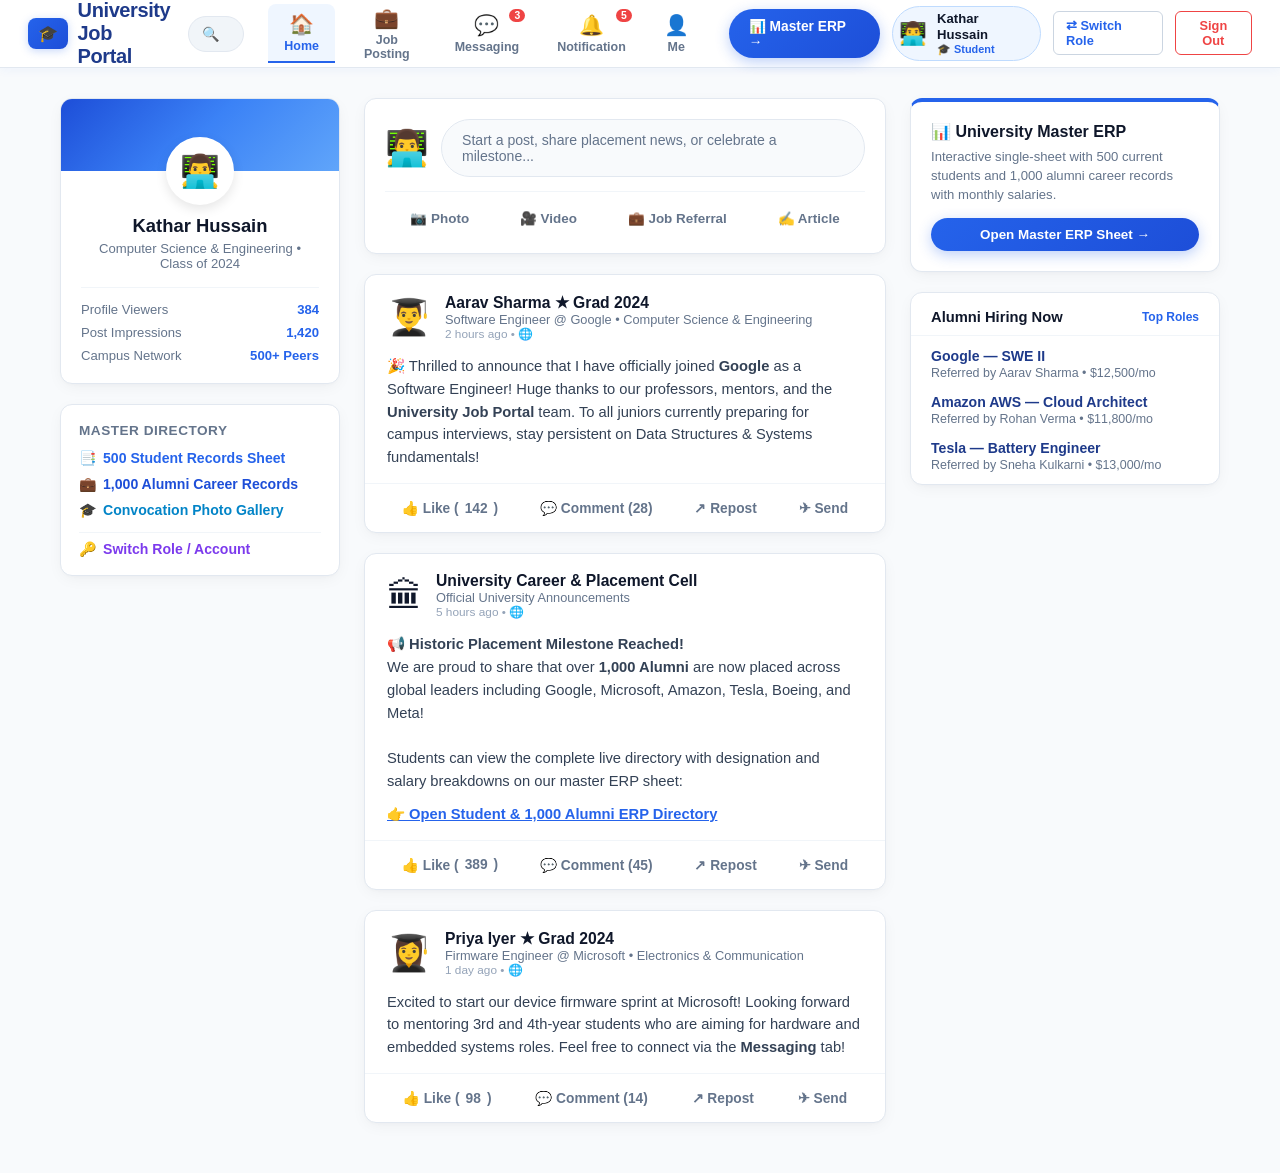
==== commit b11c0998: "Add multi-role authentication page (Admin, Student, Alumni), session manager, and role-based candida" ====
--- a/index.html
+++ b/index.html
@@ -5,6 +5,7 @@
   <meta name="viewport" content="width=device-width, initial-scale=1.0" />
   <title>University Job Portal — Campus & Alumni Career Network</title>
   <link rel="stylesheet" href="home.css" />
+  <script src="auth.js"></script>
 </head>
 <body>
   <!-- TOP NAVBAR - WHITE & BLUE BRANDING -->
@@ -46,11 +47,12 @@
       </button>
     </nav>
 
-    <!-- RIGHT ACTION: JUMP TO THE ERP SPREADSHEET PORTAL -->
+    <!-- RIGHT ACTION: ERP SPREADSHEETS & AUTH USER PROFILE -->
     <div class="nav-right">
       <a href="erp.html" class="btn-erp-portal" title="Open Master Student & 1,000 Alumni ERP Sheets">
-        📊 Student & Alumni ERP Portal →
+        📊 Master ERP →
       </a>
+      <!-- Populated dynamically by auth.js -->
     </div>
   </header>
 
@@ -59,6 +61,25 @@
 
     <!-- 1. HOME TAB VIEW -->
     <section id="homeView" class="tab-view active">
+      <!-- ADMIN MODERATION BANNER (Visible only to Admin) -->
+      <div id="adminModerationPanel" class="card" style="display: none; padding: 20px; border-left: 5px solid #7c3aed; margin-bottom: 24px; background: #faf5ff;">
+        <div style="display: flex; justify-content: space-between; align-items: center; flex-wrap: wrap; gap: 12px;">
+          <div>
+            <div style="font-weight: 800; font-size: 1.1rem; color: #581c87; display: flex; align-items: center; gap: 8px;">
+              <span>🛡 Administrator Control Center</span>
+              <span style="font-size: 0.75rem; background: #f3e8ff; color: #7c3aed; padding: 2px 8px; border-radius: 9999px;">Superuser</span>
+            </div>
+            <p style="font-size: 0.85rem; color: #6b21a8; margin-top: 4px;">
+              You have full permission to moderate job listings, oversee 500 students & 1,000 alumni, and inspect audit logs.
+            </p>
+          </div>
+          <div style="display: flex; gap: 10px;">
+            <a href="erp.html" class="btn-apply" style="text-decoration: none; background: #7c3aed; font-size: 0.85rem; padding: 8px 16px;">Manage ERP Master</a>
+            <button class="btn-apply" style="background: #ffffff; color: #7c3aed; border: 1px solid #7c3aed; font-size: 0.85rem; padding: 8px 16px;" type="button" onclick="alert('All 6 active partner job postings are approved and verified.')">Audit Listings (6)</button>
+          </div>
+        </div>
+      </div>
+
       <div class="home-grid">
         <!-- Left Sidebar: Profile Widget -->
         <aside class="left-col">
@@ -101,6 +122,9 @@
               <a href="erp.html" style="text-decoration: none; color: #0284c7; font-size: 0.88rem; font-weight: 600; display: flex; align-items: center; gap: 6px;">
                 <span>🎓</span> Convocation Photo Gallery
               </a>
+              <a href="login.html" style="text-decoration: none; color: #7c3aed; font-size: 0.88rem; font-weight: 700; display: flex; align-items: center; gap: 6px; margin-top: 4px; border-top: 1px solid #f1f5f9; padding-top: 8px;">
+                <span>🔑</span> Switch Role / Account
+              </a>
             </div>
           </div>
         </aside>
@@ -240,11 +264,105 @@
     <!-- 2. JOB POSTING TAB VIEW -->
     <section id="jobsView" class="tab-view">
       <div class="jobs-container">
-        <div class="jobs-header-card">
-          <h2 style="font-size: 1.8rem; font-weight: 800; color: #ffffff;">💼 University Job Portal & Placement Board</h2>
-          <p style="color: #dbeafe; font-size: 0.95rem; margin-top: 6px;">
-            Exclusive opportunities posted directly by our 1,000+ alumni network and global hiring partners
+        <!-- TOP ACTIONS & RECRUITER POST JOB BUTTON -->
+        <div class="jobs-header-card" style="display: flex; justify-content: space-between; align-items: center; flex-wrap: wrap; gap: 16px;">
+          <div>
+            <h2 style="font-size: 1.8rem; font-weight: 800; color: #ffffff;">💼 University Job Portal & Placement Board</h2>
+            <p style="color: #dbeafe; font-size: 0.95rem; margin-top: 6px;">
+              Exclusive opportunities posted directly by our 1,000+ alumni network and global hiring partners
+            </p>
+          </div>
+          <!-- Visible to Alumni / Recruiter & Admin -->
+          <button id="alumniPostJobBtn" class="btn-apply" style="display: none; background: #ffffff; color: #1d4ed8; font-weight: 800; padding: 12px 22px; font-size: 0.9rem; box-shadow: 0 4px 14px rgba(0,0,0,0.15);" type="button">
+            💼 + Post a New Job / Referral
+          </button>
+        </div>
+
+        <!-- CANDIDATES & APPLICATION PIPELINE REVIEW (Visible to Alumni/Recruiter & Admin) -->
+        <div id="applicantReviewSection" class="card" style="display: none; padding: 22px; margin-bottom: 22px; border-left: 4px solid #0284c7;">
+          <h3 style="font-size: 1.15rem; font-weight: 800; color: #0f172a; margin-bottom: 6px;">
+            📋 Candidate Pipeline Management (Recruiter View)
+          </h3>
+          <p style="font-size: 0.85rem; color: #64748b; margin-bottom: 16px;">
+            Review incoming student applications, resume evaluations, and advance their recruitment stages.
           </p>
+          <div style="overflow-x: auto;">
+            <table style="width: 100%; border-collapse: collapse; font-size: 0.88rem;">
+              <thead>
+                <tr style="background: #f8fafc; border-bottom: 2px solid #e2e8f0; text-align: left;">
+                  <th style="padding: 10px 14px;">Candidate Name</th>
+                  <th style="padding: 10px 14px;">Target Role</th>
+                  <th style="padding: 10px 14px;">Department</th>
+                  <th style="padding: 10px 14px;">Current Pipeline Stage</th>
+                  <th style="padding: 10px 14px;">Action</th>
+                </tr>
+              </thead>
+              <tbody>
+                <tr style="border-bottom: 1px solid #f1f5f9;">
+                  <td style="padding: 12px 14px; font-weight: 700;">Kathar Hussain</td>
+                  <td style="padding: 12px 14px; color: #2563eb;">Senior SWE @ Google</td>
+                  <td style="padding: 12px 14px;">CSE</td>
+                  <td style="padding: 12px 14px;">
+                    <select class="stage-selector" data-candidate="Kathar Hussain" style="padding: 6px 10px; border-radius: 6px; border: 1px solid #cbd5e1; font-size: 0.82rem; font-weight: 600; background: #ffffff;">
+                      <option value="Applied">Applied</option>
+                      <option value="Under Review" selected>Under Review</option>
+                      <option value="Shortlisted">Shortlisted</option>
+                      <option value="Interview Scheduled">Interview Scheduled</option>
+                      <option value="Selected (Offer)">Selected (Offer)</option>
+                      <option value="Rejected">Rejected</option>
+                    </select>
+                  </td>
+                  <td style="padding: 12px 14px;">
+                    <button class="btn-action" style="background: #eff6ff; color: #2563eb; border: 1px solid #bfdbfe;" type="button" onclick="alert('Viewing Kathar_Resume_2024.pdf (Candidate verified)')">View Resume</button>
+                  </td>
+                </tr>
+                <tr style="border-bottom: 1px solid #f1f5f9;">
+                  <td style="padding: 12px 14px; font-weight: 700;">Ananya Patel</td>
+                  <td style="padding: 12px 14px; color: #2563eb;">Staff AI Engineer @ Meta</td>
+                  <td style="padding: 12px 14px;">CSE / AI</td>
+                  <td style="padding: 12px 14px;">
+                    <select class="stage-selector" data-candidate="Ananya Patel" style="padding: 6px 10px; border-radius: 6px; border: 1px solid #cbd5e1; font-size: 0.82rem; font-weight: 600; background: #ffffff;">
+                      <option value="Applied">Applied</option>
+                      <option value="Under Review">Under Review</option>
+                      <option value="Shortlisted" selected>Shortlisted</option>
+                      <option value="Interview Scheduled">Interview Scheduled</option>
+                      <option value="Selected (Offer)">Selected (Offer)</option>
+                      <option value="Rejected">Rejected</option>
+                    </select>
+                  </td>
+                  <td style="padding: 12px 14px;">
+                    <button class="btn-action" style="background: #eff6ff; color: #2563eb; border: 1px solid #bfdbfe;" type="button" onclick="alert('Viewing Ananya_Resume_AI.pdf (Candidate verified)')">View Resume</button>
+                  </td>
+                </tr>
+              </tbody>
+            </table>
+          </div>
+        </div>
+
+        <!-- STUDENT LIVE APPLICATIONS TRACKER (Visible to Student) -->
+        <div id="studentApplicationsTracker" class="card" style="padding: 20px; margin-bottom: 22px; border-top: 3px solid #2563eb;">
+          <h3 style="font-size: 1.1rem; font-weight: 800; color: #0f172a; margin-bottom: 6px;">
+            📑 My Active Job Applications & Status Pipeline
+          </h3>
+          <p style="font-size: 0.82rem; color: #64748b; margin-bottom: 14px;">
+            Track your recruitment progress: Applied → Under Review → Shortlisted → Interview → Offer
+          </p>
+          <div id="myApplicationsList">
+            <div style="display: flex; justify-content: space-between; align-items: center; padding: 12px 16px; background: #f8fafc; border: 1px solid #e2e8f0; border-radius: 8px; margin-bottom: 8px;">
+              <div>
+                <div style="font-weight: 700; color: #0f172a; font-size: 0.95rem;">Senior Software Engineer</div>
+                <div style="font-size: 0.8rem; color: #2563eb;">Google • Referred by Aarav Sharma</div>
+              </div>
+              <span style="background: #fef3c7; color: #92400e; font-size: 0.75rem; font-weight: 700; padding: 4px 10px; border-radius: 9999px;">Under Review</span>
+            </div>
+            <div style="display: flex; justify-content: space-between; align-items: center; padding: 12px 16px; background: #f8fafc; border: 1px solid #e2e8f0; border-radius: 8px;">
+              <div>
+                <div style="font-weight: 700; color: #0f172a; font-size: 0.95rem;">Cloud Solutions Architect</div>
+                <div style="font-size: 0.8rem; color: #2563eb;">Amazon AWS • Referred by Rohan Verma</div>
+              </div>
+              <span style="background: #e0f2fe; color: #0284c7; font-size: 0.75rem; font-weight: 700; padding: 4px 10px; border-radius: 9999px;">Shortlisted for Interview</span>
+            </div>
+          </div>
         </div>
 
         <!-- Filter Pills -->
@@ -491,9 +609,9 @@
               University Campus • Class of 2024 • 500+ Connections
             </p>
 
-            <div style="margin-top: 20px; display: flex; gap: 12px;">
+            <div style="margin-top: 20px; display: flex; gap: 12px; flex-wrap: wrap;">
               <a href="erp.html" class="btn-erp-portal">View In Student ERP Directory</a>
-              <button class="post-action-btn" style="border: 1px solid #cbd5e1; padding: 8px 18px; border-radius: 9999px;" type="button">Edit Profile</button>
+              <a href="login.html" class="btn-action" style="border: 1px solid #cbd5e1; padding: 8px 18px; border-radius: 9999px; background: #ffffff; color: #2563eb; font-weight: 700; text-decoration: none;">Switch Account Role</a>
             </div>
 
             <div style="margin-top: 28px; border-top: 1px solid #f1f5f9; padding-top: 20px;">
@@ -547,13 +665,48 @@
         <div style="font-size: 1.15rem; font-weight: 700; color: #0f172a;" id="modalJobTitle">Role</div>
         <div style="font-size: 0.9rem; color: #2563eb; font-weight: 600; margin-top: 3px;" id="modalJobCompany">Company</div>
         <div style="background: #f8fafc; border: 1px solid #e2e8f0; padding: 16px; border-radius: 10px; margin-top: 16px; font-size: 0.88rem; color: #334155; line-height: 1.6;">
-          <div><strong>Candidate:</strong> Kathar Hussain</div>
+          <div><strong>Candidate:</strong> <span id="modalCandidateName">Kathar Hussain</span></div>
           <div><strong>Department:</strong> Computer Science & Engineering</div>
           <div><strong>Resume:</strong> Attached from profile (Kathar_Resume_2024.pdf ✓)</div>
         </div>
       </div>
       <div class="modal-footer">
         <button id="confirmApplyBtn" class="btn-apply" type="button">Submit Application</button>
+      </div>
+    </div>
+  </div>
+
+  <!-- ALUMNI / RECRUITER POST NEW JOB MODAL -->
+  <div id="newJobModal" class="modal-overlay">
+    <div class="modal-box">
+      <div class="modal-header">
+        <h3 class="modal-title">Post New Job / Referral Opportunity</h3>
+        <button id="closeNewJobModal" class="modal-close" type="button">&times;</button>
+      </div>
+      <div class="modal-body" style="display: flex; flex-direction: column; gap: 12px;">
+        <div>
+          <label style="font-size: 0.8rem; font-weight: 700; color: #475569;">Job Title / Role</label>
+          <input type="text" id="newJobTitle" style="width: 100%; padding: 10px; border: 1px solid #cbd5e1; border-radius: 6px; font-size: 0.9rem; margin-top: 4px;" placeholder="e.g. Associate Machine Learning Engineer" />
+        </div>
+        <div>
+          <label style="font-size: 0.8rem; font-weight: 700; color: #475569;">Company Name</label>
+          <input type="text" id="newJobCompany" style="width: 100%; padding: 10px; border: 1px solid #cbd5e1; border-radius: 6px; font-size: 0.9rem; margin-top: 4px;" placeholder="e.g. NVIDIA / Apple / Google" />
+        </div>
+        <div>
+          <label style="font-size: 0.8rem; font-weight: 700; color: #475569;">Monthly Salary Package</label>
+          <input type="text" id="newJobSalary" style="width: 100%; padding: 10px; border: 1px solid #cbd5e1; border-radius: 6px; font-size: 0.9rem; margin-top: 4px;" placeholder="e.g. $13,500 / month" />
+        </div>
+        <div>
+          <label style="font-size: 0.8rem; font-weight: 700; color: #475569;">Category</label>
+          <select id="newJobCategory" style="width: 100%; padding: 10px; border: 1px solid #cbd5e1; border-radius: 6px; font-size: 0.9rem; margin-top: 4px; background: #ffffff;">
+            <option value="software">Software & AI</option>
+            <option value="hardware">Hardware & Systems</option>
+            <option value="mechanical">Mechanical & Aerospace</option>
+          </select>
+        </div>
+      </div>
+      <div class="modal-footer">
+        <button id="submitNewJobBtn" class="btn-apply" type="button">Publish Job Listing</button>
       </div>
     </div>
   </div>
